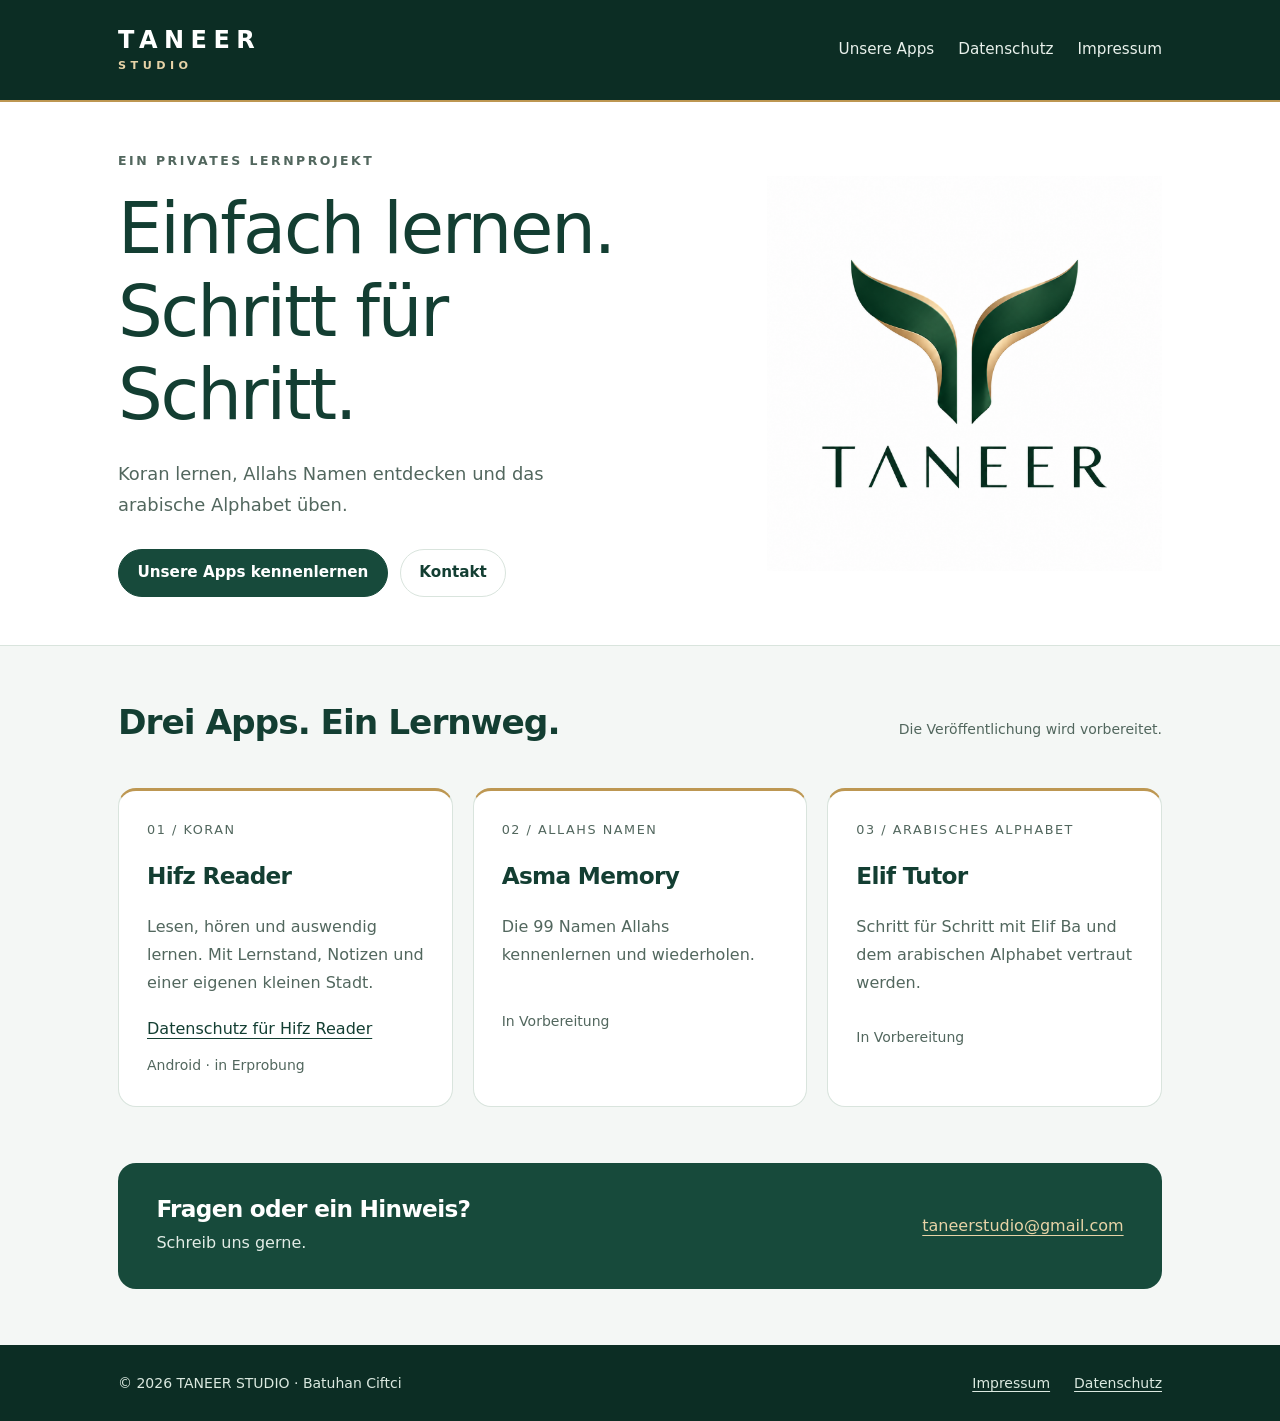
==== index.html @ ad5c6464 "Publish TANEER STUDIO website and V100 privacy notices" ====
<!doctype html>
<html lang="de"><head><meta charset="utf-8"><meta name="viewport" content="width=device-width,initial-scale=1"><meta name="description" content="TANEER STUDIO: Hifz Reader, Asma Memory und Elif Tutor. Islamische Lern-Apps aus einem privaten Projekt."><meta name="referrer" content="strict-origin-when-cross-origin"><title>TANEER STUDIO · Islamische Lern-Apps</title><link rel="icon" href="assets/favicon.svg" type="image/svg+xml"><link rel="stylesheet" href="assets/style.css"></head>
<body><a class="skip" href="#inhalt">Zum Inhalt</a><header class="site-header"><div class="wrap header-inner"><a class="wordmark" href="./" aria-label="TANEER STUDIO – Startseite">TANEER<small>STUDIO</small></a><nav class="site-nav" aria-label="Hauptnavigation"><a href="#apps">Unsere Apps</a><a href="datenschutz/">Datenschutz</a><a href="impressum/">Impressum</a></nav></div></header>
<main id="inhalt"><section class="hero"><div class="wrap hero-grid"><div class="hero-copy"><p class="eyebrow">Ein privates Lernprojekt</p><h1>Einfach lernen.<br>Schritt für Schritt.</h1><p>Koran lernen, Allahs Namen entdecken und das arabische Alphabet üben.</p><div class="hero-actions"><a class="button" href="#apps">Unsere Apps kennenlernen</a><a class="button secondary" href="mailto:taneerstudio@gmail.com">Kontakt</a></div></div><img class="hero-logo" src="assets/taneer-logo.png" alt="TANEER – grünes Flügel-Logo mit goldenen Akzenten" width="1254" height="1254"></div></section>
<section class="wrap section" id="apps"><div class="section-heading"><h2>Drei Apps. Ein Lernweg.</h2><p class="small">Die Veröffentlichung wird vorbereitet.</p></div><div class="cards"><article class="app-card"><span class="app-number">01 / KORAN</span><h3>Hifz Reader</h3><p>Lesen, hören und auswendig lernen. Mit Lernstand, Notizen und einer eigenen kleinen Stadt.</p><a href="datenschutz/hifz-reader/">Datenschutz für Hifz Reader</a><p class="small">Android · in Erprobung</p></article><article class="app-card"><span class="app-number">02 / ALLAHS NAMEN</span><h3>Asma Memory</h3><p>Die 99 Namen Allahs kennenlernen und wiederholen.</p><p class="small">In Vorbereitung</p></article><article class="app-card"><span class="app-number">03 / ARABISCHES ALPHABET</span><h3>Elif Tutor</h3><p>Schritt für Schritt mit Elif Ba und dem arabischen Alphabet vertraut werden.</p><p class="small">In Vorbereitung</p></article></div></section>
<section class="wrap" aria-label="Kontakt"><div class="contact-strip"><div><h2>Fragen oder ein Hinweis?</h2><p>Schreib uns gerne.</p></div><a href="mailto:taneerstudio@gmail.com">taneerstudio@gmail.com</a></div></section></main>
<footer class="site-footer"><div class="wrap footer-inner"><p>© 2026 TANEER STUDIO · Batuhan Ciftci</p><nav aria-label="Rechtliches"><a href="impressum/">Impressum</a><a href="datenschutz/">Datenschutz</a></nav></div></footer></body></html>
---- assets/style.css ----
:root{color-scheme:light;--ink:#133e32;--deep:#0c2d24;--green:#174a3b;--gold:#bd9752;--gold-light:#e7d3a7;--paper:#fff;--wash:#f4f7f5;--muted:#52675e;--line:#d9e4dd;--radius:18px;--width:1140px}
*{box-sizing:border-box}html{scroll-behavior:smooth;scroll-padding-top:2rem}body{margin:0;background:var(--wash);color:var(--ink);font:1rem/1.75 system-ui,-apple-system,BlinkMacSystemFont,"Segoe UI",sans-serif}a{color:inherit;text-underline-offset:.22em}a:hover{color:#866423}a:focus-visible,summary:focus-visible{outline:3px solid var(--gold);outline-offset:5px;border-radius:4px}img{display:block;max-width:100%;height:auto}h1,h2,h3,p{margin-top:0}h1,h2,h3{line-height:1.18;letter-spacing:-.03em}h1{font-weight:500;font-size:clamp(2.3rem,5.6vw,4.4rem);margin-bottom:1.3rem}h2{font-size:clamp(1.55rem,3vw,2.15rem);font-weight:550}h3{font-size:1.16rem;font-weight:650}p{margin-bottom:1.15rem}ul{padding-left:1.4rem}li{margin:.35rem 0}address{font-style:normal}button,a{touch-action:manipulation}
.wrap{max-width:var(--width);margin:auto;padding-inline:clamp(1.25rem,4vw,3rem)}.skip{position:absolute;top:-100px;left:1rem;background:white;padding:.65rem;z-index:10}.skip:focus{top:1rem}.site-header{background:var(--deep);color:white;border-bottom:2px solid var(--gold)}.header-inner{min-height:100px;display:flex;align-items:center;justify-content:space-between;gap:2rem}.wordmark{text-decoration:none;display:flex;flex-direction:column;line-height:1.1;letter-spacing:.27em;font-weight:600;font-size:1.5rem;color:white}.wordmark small{letter-spacing:.4em;color:var(--gold-light);font-size:.7rem;margin-top:.4rem}.site-nav{display:flex;flex-wrap:wrap;gap:1.5rem;font-size:.95rem}.site-nav a{padding:.4rem 0;color:#e9f1ec;text-decoration:none;border-bottom:1px solid transparent}.site-nav a:hover,.site-nav a[aria-current=page]{color:var(--gold-light);border-color:var(--gold)}.eyebrow{font-size:.78rem;text-transform:uppercase;letter-spacing:.2em;color:var(--muted);font-weight:600;margin-bottom:1rem}.hero{background:white;border-bottom:1px solid var(--line)}.hero-grid{display:grid;grid-template-columns:1.15fr 1fr;gap:3rem;align-items:center;min-height:490px;padding-block:3rem}.hero-copy{max-width:560px}.hero-copy>p:not(.eyebrow){max-width:440px;font-size:1.12rem;color:var(--muted)}.hero-logo{width:100%;max-width:395px;justify-self:end}.hero-actions{display:flex;flex-wrap:wrap;gap:.75rem;margin-top:1.75rem}.button{display:inline-flex;align-items:center;justify-content:center;min-height:48px;padding:.7rem 1.15rem;border:1px solid var(--green);border-radius:999px;text-decoration:none;line-height:1.4;font-weight:550;font-size:.95rem;background:var(--green);color:white}.button:hover{background:var(--deep);color:white}.button.secondary{background:transparent;color:var(--ink);border-color:var(--line)}.button.secondary:hover{border-color:var(--gold);color:var(--ink)}.section{padding-block:3.5rem}.section-heading{display:flex;align-items:baseline;justify-content:space-between;gap:2rem;margin-bottom:1.8rem}.section-heading h2{margin-bottom:0}.small{font-size:.875rem;color:var(--muted)}.cards{display:grid;grid-template-columns:repeat(3,1fr);gap:1.25rem}.app-card{background:white;border:1px solid var(--line);border-top:3px solid var(--gold);border-radius:var(--radius);padding:1.75rem;display:flex;flex-direction:column;align-items:start}.app-number{font-size:.8rem;letter-spacing:.12em;color:var(--muted);margin-bottom:1.3rem}.app-card h3{font-size:1.45rem}.app-card p{color:var(--muted);flex:1}.app-card .small{margin-top:.6rem;margin-bottom:0}.link-row{display:flex;flex-wrap:wrap;gap:1.5rem}.link-row a{font-weight:550}.contact-strip{background:var(--green);color:white;border-radius:var(--radius);padding:2rem 2.4rem;display:flex;justify-content:space-between;align-items:center;gap:1.5rem;margin-bottom:3.5rem}.contact-strip p{color:#e2ece6;margin-bottom:0}.contact-strip h2{margin-bottom:.45rem;font-size:1.45rem}.contact-strip a{color:var(--gold-light);overflow-wrap:anywhere}.site-footer{background:var(--deep);color:#dbe9e0;padding-block:1.6rem}.footer-inner{display:flex;justify-content:space-between;align-items:center;gap:1.5rem;flex-wrap:wrap;font-size:.875rem}.footer-inner p{margin:0}.footer-inner nav{display:flex;gap:1.5rem}.site-footer a{color:#dbe9e0}.page-head{padding-block:3.3rem 2.2rem;background:white;border-bottom:1px solid var(--line)}.page-head h1{font-size:clamp(2.2rem,5vw,3.5rem);margin-bottom:.8rem}.page-head p:last-child{margin-bottom:0;color:var(--muted);max-width:720px}.legal-layout{display:grid;grid-template-columns:240px minmax(0,1fr);gap:3rem;padding-block:3rem 4rem}.contents{align-self:start;position:sticky;top:2rem;border-left:2px solid var(--gold);padding-left:1.25rem}.contents p{font-size:.75rem;font-weight:650;letter-spacing:.12em;text-transform:uppercase}.contents a{display:block;text-decoration:none;padding:.4rem 0;font-size:.9rem;color:var(--muted)}.contents a:hover{color:var(--ink)}.legal-article{background:white;border:1px solid var(--line);border-radius:var(--radius);padding:clamp(1.4rem,4vw,3rem);min-width:0}.legal-article section+section{margin-top:2.5rem;padding-top:2.1rem;border-top:1px solid var(--line)}.legal-article h2{font-size:1.45rem;margin-bottom:1rem}.legal-article h3{margin-top:1.7rem}.legal-article a{overflow-wrap:anywhere}.legal-article p:last-child{margin-bottom:0}.notice{border-left:3px solid var(--gold);padding:.8rem 1.15rem;background:var(--wash);border-radius:0 10px 10px 0;margin-block:1.5rem}.definition-list{margin:0}.definition-list dt{font-weight:650;margin-top:1.2rem}.definition-list dd{margin:.35rem 0 0;color:var(--muted)}.provider-list{display:grid;gap:1rem}.provider{border:1px solid var(--line);border-radius:12px;padding:1rem 1.2rem}.provider h3{margin-top:0;margin-bottom:.5rem}.provider p{margin-bottom:.5rem}.imprint-layout{max-width:850px;padding-block:3rem 4rem}.imprint-card{display:grid;grid-template-columns:1fr 1fr;gap:2rem;background:white;border:1px solid var(--line);border-top:3px solid var(--gold);border-radius:var(--radius);padding:2.4rem}.imprint-card h2{font-size:1.1rem}.imprint-card a{overflow-wrap:anywhere}.imprint-note{margin-top:1.5rem;color:var(--muted)}.privacy-choices{max-width:850px;padding-block:3rem}.privacy-card{background:white;border:1px solid var(--line);border-top:3px solid var(--gold);border-radius:var(--radius);padding:1.8rem;margin-bottom:1.2rem}.privacy-card h2{font-size:1.5rem}.privacy-card p{color:var(--muted)}
@media(max-width:850px){.hero-grid{gap:1rem;min-height:400px}.hero-logo{max-width:310px}.cards{grid-template-columns:1fr}.app-card{padding:1.6rem}.legal-layout{grid-template-columns:1fr;gap:1.4rem}.contents{position:static}.contents a{display:inline-block;margin-right:1rem}.section-heading{display:block}.section-heading .small{margin-top:.75rem}.contact-strip{align-items:start;flex-direction:column}.header-inner{gap:1rem}.site-nav{gap:1rem}}
@media(max-width:580px){.header-inner{align-items:start;flex-direction:column;padding-block:1.3rem;gap:1.1rem}.wordmark{font-size:1.3rem}.site-nav{gap:1.1rem;font-size:.875rem}.hero-grid{grid-template-columns:1fr;padding-block:2.2rem;gap:.5rem}.hero-logo{justify-self:center;max-width:270px;grid-row:1}.hero-copy{text-align:left}.hero-copy h1{font-size:2.4rem}.hero-copy>p:not(.eyebrow){font-size:1.05rem}.hero-actions{margin-top:1.2rem}.section{padding-block:2.2rem}.contact-strip{padding:1.6rem;margin-bottom:2.2rem}.imprint-card{grid-template-columns:1fr;padding:1.6rem}.legal-article{padding:1.35rem}.footer-inner{align-items:start;flex-direction:column}.page-head{padding-block:2.4rem 1.8rem}}
@media(prefers-reduced-motion:reduce){html{scroll-behavior:auto}}@media print{body{background:white;color:black}.site-header,.site-footer,.contents,.hero-actions{display:none}.legal-layout{display:block;padding:0}.legal-article{border:0;padding:0}.page-head{padding:0}.wrap{padding:0;max-width:none}a{color:black}.notice{background:white}}
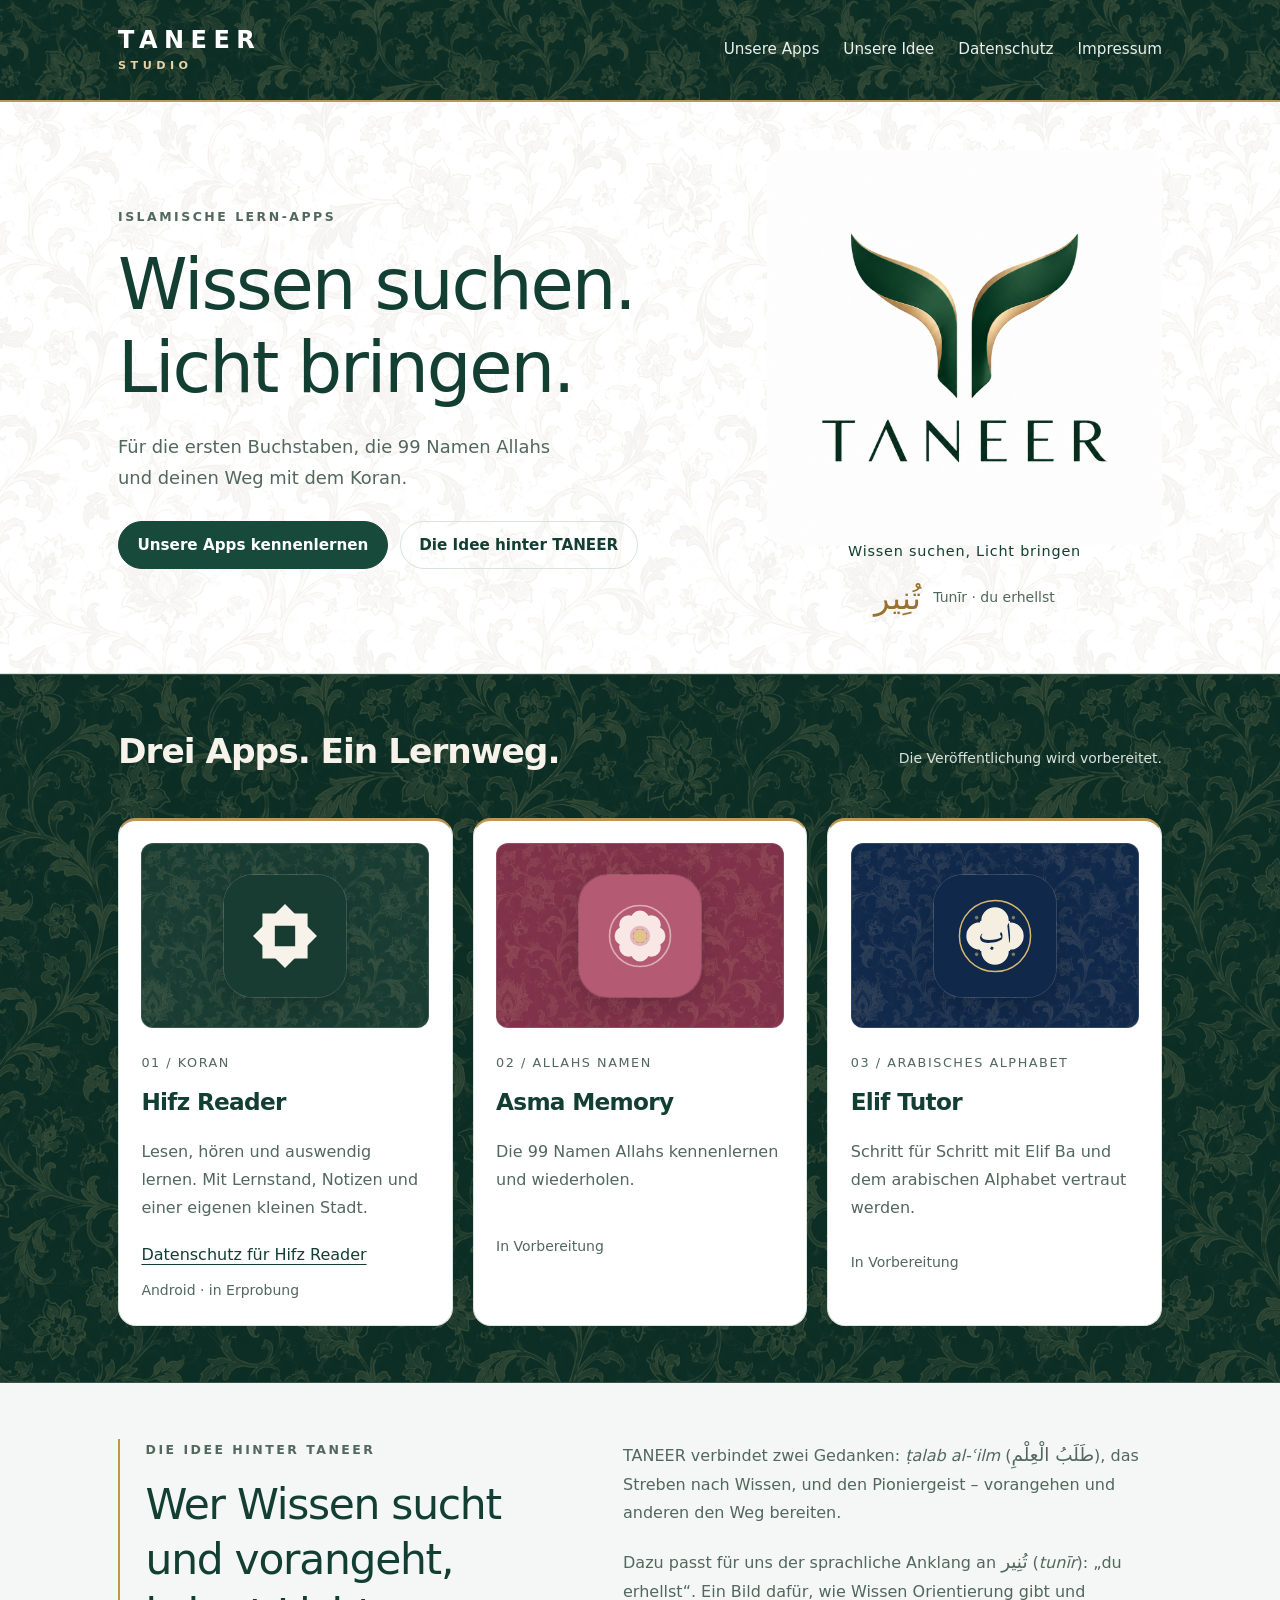
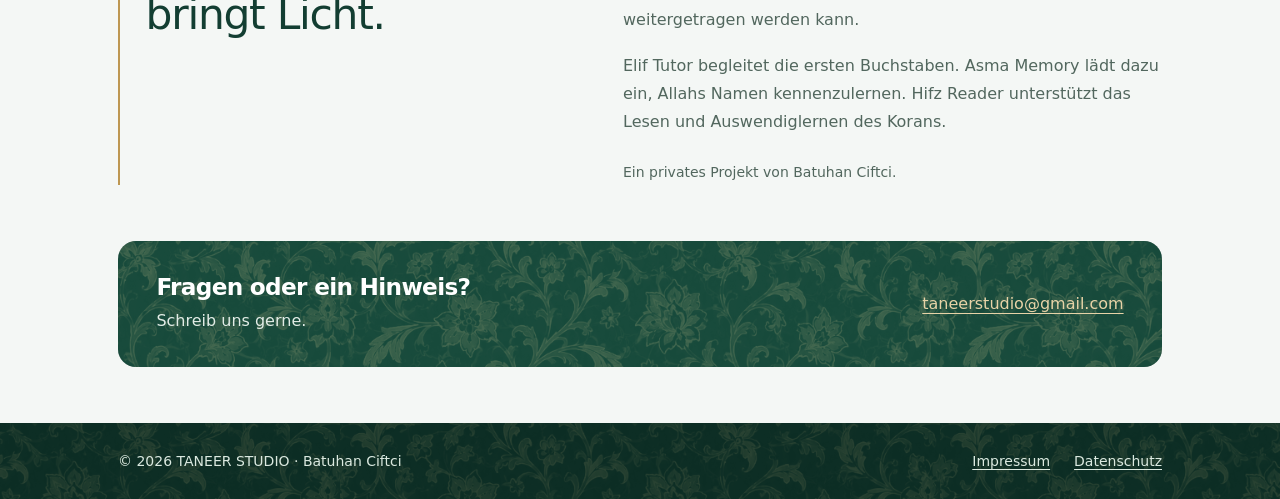
==== commit 22e3da7e: "Add shared floral artwork, app icons and TANEER brand story" ====
--- a/index.html
+++ b/index.html
@@ -1,7 +1,12 @@
 <!doctype html>
-<html lang="de"><head><meta charset="utf-8"><meta name="viewport" content="width=device-width,initial-scale=1"><meta name="description" content="TANEER STUDIO: Hifz Reader, Asma Memory und Elif Tutor. Islamische Lern-Apps aus einem privaten Projekt."><meta name="referrer" content="strict-origin-when-cross-origin"><title>TANEER STUDIO · Islamische Lern-Apps</title><link rel="icon" href="assets/favicon.svg" type="image/svg+xml"><link rel="stylesheet" href="assets/style.css"></head>
-<body><a class="skip" href="#inhalt">Zum Inhalt</a><header class="site-header"><div class="wrap header-inner"><a class="wordmark" href="./" aria-label="TANEER STUDIO – Startseite">TANEER<small>STUDIO</small></a><nav class="site-nav" aria-label="Hauptnavigation"><a href="#apps">Unsere Apps</a><a href="datenschutz/">Datenschutz</a><a href="impressum/">Impressum</a></nav></div></header>
-<main id="inhalt"><section class="hero"><div class="wrap hero-grid"><div class="hero-copy"><p class="eyebrow">Ein privates Lernprojekt</p><h1>Einfach lernen.<br>Schritt für Schritt.</h1><p>Koran lernen, Allahs Namen entdecken und das arabische Alphabet üben.</p><div class="hero-actions"><a class="button" href="#apps">Unsere Apps kennenlernen</a><a class="button secondary" href="mailto:taneerstudio@gmail.com">Kontakt</a></div></div><img class="hero-logo" src="assets/taneer-logo.png" alt="TANEER – grünes Flügel-Logo mit goldenen Akzenten" width="1254" height="1254"></div></section>
-<section class="wrap section" id="apps"><div class="section-heading"><h2>Drei Apps. Ein Lernweg.</h2><p class="small">Die Veröffentlichung wird vorbereitet.</p></div><div class="cards"><article class="app-card"><span class="app-number">01 / KORAN</span><h3>Hifz Reader</h3><p>Lesen, hören und auswendig lernen. Mit Lernstand, Notizen und einer eigenen kleinen Stadt.</p><a href="datenschutz/hifz-reader/">Datenschutz für Hifz Reader</a><p class="small">Android · in Erprobung</p></article><article class="app-card"><span class="app-number">02 / ALLAHS NAMEN</span><h3>Asma Memory</h3><p>Die 99 Namen Allahs kennenlernen und wiederholen.</p><p class="small">In Vorbereitung</p></article><article class="app-card"><span class="app-number">03 / ARABISCHES ALPHABET</span><h3>Elif Tutor</h3><p>Schritt für Schritt mit Elif Ba und dem arabischen Alphabet vertraut werden.</p><p class="small">In Vorbereitung</p></article></div></section>
+<html lang="de"><head><meta charset="utf-8"><meta name="viewport" content="width=device-width,initial-scale=1"><meta name="description" content="Wissen suchen, Licht bringen. TANEER STUDIO entwickelt Hifz Reader, Asma Memory und Elif Tutor: islamische Lern-Apps aus einem privaten Projekt."><meta name="referrer" content="strict-origin-when-cross-origin"><title>TANEER STUDIO · Wissen suchen, Licht bringen</title><link rel="icon" href="assets/favicon.svg" type="image/svg+xml"><link rel="stylesheet" href="assets/style.css"></head>
+<body><a class="skip" href="#inhalt">Zum Inhalt</a><header class="site-header"><div class="wrap header-inner"><a class="wordmark" href="./" aria-label="TANEER STUDIO – Startseite">TANEER<small>STUDIO</small></a><nav class="site-nav" aria-label="Hauptnavigation"><a href="#apps">Unsere Apps</a><a href="#idee">Unsere Idee</a><a href="datenschutz/">Datenschutz</a><a href="impressum/">Impressum</a></nav></div></header>
+<main id="inhalt"><section class="hero"><div class="wrap hero-grid"><div class="hero-copy"><p class="eyebrow">Islamische Lern-Apps</p><h1>Wissen suchen.<br>Licht bringen.</h1><p>Für die ersten Buchstaben, die 99 Namen Allahs und deinen Weg mit dem Koran.</p><div class="hero-actions"><a class="button" href="#apps">Unsere Apps kennenlernen</a><a class="button secondary" href="#idee">Die Idee hinter TANEER</a></div></div><div class="brand-signature"><img class="hero-logo" src="assets/taneer-logo.png" alt="TANEER – grünes Flügel-Logo mit goldenen Akzenten" width="1254" height="1254"><p class="brand-tagline">Wissen suchen, Licht bringen</p><p class="brand-arabic"><span lang="ar" dir="rtl">تُنِير</span><span class="brand-meaning">Tunīr · du erhellst</span></p></div></div></section>
+<section class="apps-surface" id="apps"><div class="wrap section"><div class="section-heading"><h2>Drei Apps. Ein Lernweg.</h2><p class="small">Die Veröffentlichung wird vorbereitet.</p></div><div class="cards">
+<article class="app-card"><div class="app-visual hifz-visual"><img class="app-icon" src="assets/hifz-reader-icon.svg" alt="App-Icon von Hifz Reader: cremefarbener achtzackiger Stern auf Grün" width="108" height="108" loading="lazy" decoding="async"></div><span class="app-number">01 / KORAN</span><h3>Hifz Reader</h3><p>Lesen, hören und auswendig lernen. Mit Lernstand, Notizen und einer eigenen kleinen Stadt.</p><a href="datenschutz/hifz-reader/">Datenschutz für Hifz Reader</a><p class="small">Android · in Erprobung</p></article>
+<article class="app-card"><div class="app-visual asma-visual"><img class="app-icon" src="assets/asma-memory-icon.svg" alt="App-Icon von Asma Memory: helle Blütenrosette mit goldenem Mittelpunkt auf Rosé" width="108" height="108" loading="lazy" decoding="async"></div><span class="app-number">02 / ALLAHS NAMEN</span><h3>Asma Memory</h3><p>Die 99 Namen Allahs kennenlernen und wiederholen.</p><p class="small">In Vorbereitung</p></article>
+<article class="app-card"><div class="app-visual elif-visual"><img class="app-icon" src="assets/elif-tutor-icon.svg" alt="App-Icon von Elif Tutor: arabische Buchstaben in einer cremefarbenen Rosette auf Blau" width="108" height="108" loading="lazy" decoding="async"></div><span class="app-number">03 / ARABISCHES ALPHABET</span><h3>Elif Tutor</h3><p>Schritt für Schritt mit Elif Ba und dem arabischen Alphabet vertraut werden.</p><p class="small">In Vorbereitung</p></article>
+</div></div></section>
+<section class="wrap section brand-story" id="idee" aria-labelledby="idee-titel"><div class="story-motto"><p class="eyebrow">Die Idee hinter TANEER</p><h2 id="idee-titel">Wer Wissen sucht<br>und vorangeht,<br>bringt Licht.</h2></div><div class="story-copy"><p>TANEER verbindet zwei Gedanken: <em>ṭalab al-ʿilm</em> (<span lang="ar" dir="rtl">طَلَبُ الْعِلْمِ</span>), das Streben nach Wissen, und den Pioniergeist – vorangehen und anderen den Weg bereiten.</p><p>Dazu passt für uns der sprachliche Anklang an <span lang="ar" dir="rtl">تُنِير</span> (<em>tunīr</em>): „du erhellst“. Ein Bild dafür, wie Wissen Orientierung gibt und weitergetragen werden kann.</p><p>Elif Tutor begleitet die ersten Buchstaben. Asma Memory lädt dazu ein, Allahs Namen kennenzulernen. Hifz Reader unterstützt das Lesen und Auswendiglernen des Korans.</p><p class="story-signoff">Ein privates Projekt von Batuhan Ciftci.</p></div></section>
 <section class="wrap" aria-label="Kontakt"><div class="contact-strip"><div><h2>Fragen oder ein Hinweis?</h2><p>Schreib uns gerne.</p></div><a href="mailto:taneerstudio@gmail.com">taneerstudio@gmail.com</a></div></section></main>
 <footer class="site-footer"><div class="wrap footer-inner"><p>© 2026 TANEER STUDIO · Batuhan Ciftci</p><nav aria-label="Rechtliches"><a href="impressum/">Impressum</a><a href="datenschutz/">Datenschutz</a></nav></div></footer></body></html>
--- a/assets/style.css
+++ b/assets/style.css
@@ -1,6 +1,37 @@
 :root{color-scheme:light;--ink:#133e32;--deep:#0c2d24;--green:#174a3b;--gold:#bd9752;--gold-light:#e7d3a7;--paper:#fff;--wash:#f4f7f5;--muted:#52675e;--line:#d9e4dd;--radius:18px;--width:1140px}
 *{box-sizing:border-box}html{scroll-behavior:smooth;scroll-padding-top:2rem}body{margin:0;background:var(--wash);color:var(--ink);font:1rem/1.75 system-ui,-apple-system,BlinkMacSystemFont,"Segoe UI",sans-serif}a{color:inherit;text-underline-offset:.22em}a:hover{color:#866423}a:focus-visible,summary:focus-visible{outline:3px solid var(--gold);outline-offset:5px;border-radius:4px}img{display:block;max-width:100%;height:auto}h1,h2,h3,p{margin-top:0}h1,h2,h3{line-height:1.18;letter-spacing:-.03em}h1{font-weight:500;font-size:clamp(2.3rem,5.6vw,4.4rem);margin-bottom:1.3rem}h2{font-size:clamp(1.55rem,3vw,2.15rem);font-weight:550}h3{font-size:1.16rem;font-weight:650}p{margin-bottom:1.15rem}ul{padding-left:1.4rem}li{margin:.35rem 0}address{font-style:normal}button,a{touch-action:manipulation}
 .wrap{max-width:var(--width);margin:auto;padding-inline:clamp(1.25rem,4vw,3rem)}.skip{position:absolute;top:-100px;left:1rem;background:white;padding:.65rem;z-index:10}.skip:focus{top:1rem}.site-header{background:var(--deep);color:white;border-bottom:2px solid var(--gold)}.header-inner{min-height:100px;display:flex;align-items:center;justify-content:space-between;gap:2rem}.wordmark{text-decoration:none;display:flex;flex-direction:column;line-height:1.1;letter-spacing:.27em;font-weight:600;font-size:1.5rem;color:white}.wordmark small{letter-spacing:.4em;color:var(--gold-light);font-size:.7rem;margin-top:.4rem}.site-nav{display:flex;flex-wrap:wrap;gap:1.5rem;font-size:.95rem}.site-nav a{padding:.4rem 0;color:#e9f1ec;text-decoration:none;border-bottom:1px solid transparent}.site-nav a:hover,.site-nav a[aria-current=page]{color:var(--gold-light);border-color:var(--gold)}.eyebrow{font-size:.78rem;text-transform:uppercase;letter-spacing:.2em;color:var(--muted);font-weight:600;margin-bottom:1rem}.hero{background:white;border-bottom:1px solid var(--line)}.hero-grid{display:grid;grid-template-columns:1.15fr 1fr;gap:3rem;align-items:center;min-height:490px;padding-block:3rem}.hero-copy{max-width:560px}.hero-copy>p:not(.eyebrow){max-width:440px;font-size:1.12rem;color:var(--muted)}.hero-logo{width:100%;max-width:395px;justify-self:end}.hero-actions{display:flex;flex-wrap:wrap;gap:.75rem;margin-top:1.75rem}.button{display:inline-flex;align-items:center;justify-content:center;min-height:48px;padding:.7rem 1.15rem;border:1px solid var(--green);border-radius:999px;text-decoration:none;line-height:1.4;font-weight:550;font-size:.95rem;background:var(--green);color:white}.button:hover{background:var(--deep);color:white}.button.secondary{background:transparent;color:var(--ink);border-color:var(--line)}.button.secondary:hover{border-color:var(--gold);color:var(--ink)}.section{padding-block:3.5rem}.section-heading{display:flex;align-items:baseline;justify-content:space-between;gap:2rem;margin-bottom:1.8rem}.section-heading h2{margin-bottom:0}.small{font-size:.875rem;color:var(--muted)}.cards{display:grid;grid-template-columns:repeat(3,1fr);gap:1.25rem}.app-card{background:white;border:1px solid var(--line);border-top:3px solid var(--gold);border-radius:var(--radius);padding:1.75rem;display:flex;flex-direction:column;align-items:start}.app-number{font-size:.8rem;letter-spacing:.12em;color:var(--muted);margin-bottom:1.3rem}.app-card h3{font-size:1.45rem}.app-card p{color:var(--muted);flex:1}.app-card .small{margin-top:.6rem;margin-bottom:0}.link-row{display:flex;flex-wrap:wrap;gap:1.5rem}.link-row a{font-weight:550}.contact-strip{background:var(--green);color:white;border-radius:var(--radius);padding:2rem 2.4rem;display:flex;justify-content:space-between;align-items:center;gap:1.5rem;margin-bottom:3.5rem}.contact-strip p{color:#e2ece6;margin-bottom:0}.contact-strip h2{margin-bottom:.45rem;font-size:1.45rem}.contact-strip a{color:var(--gold-light);overflow-wrap:anywhere}.site-footer{background:var(--deep);color:#dbe9e0;padding-block:1.6rem}.footer-inner{display:flex;justify-content:space-between;align-items:center;gap:1.5rem;flex-wrap:wrap;font-size:.875rem}.footer-inner p{margin:0}.footer-inner nav{display:flex;gap:1.5rem}.site-footer a{color:#dbe9e0}.page-head{padding-block:3.3rem 2.2rem;background:white;border-bottom:1px solid var(--line)}.page-head h1{font-size:clamp(2.2rem,5vw,3.5rem);margin-bottom:.8rem}.page-head p:last-child{margin-bottom:0;color:var(--muted);max-width:720px}.legal-layout{display:grid;grid-template-columns:240px minmax(0,1fr);gap:3rem;padding-block:3rem 4rem}.contents{align-self:start;position:sticky;top:2rem;border-left:2px solid var(--gold);padding-left:1.25rem}.contents p{font-size:.75rem;font-weight:650;letter-spacing:.12em;text-transform:uppercase}.contents a{display:block;text-decoration:none;padding:.4rem 0;font-size:.9rem;color:var(--muted)}.contents a:hover{color:var(--ink)}.legal-article{background:white;border:1px solid var(--line);border-radius:var(--radius);padding:clamp(1.4rem,4vw,3rem);min-width:0}.legal-article section+section{margin-top:2.5rem;padding-top:2.1rem;border-top:1px solid var(--line)}.legal-article h2{font-size:1.45rem;margin-bottom:1rem}.legal-article h3{margin-top:1.7rem}.legal-article a{overflow-wrap:anywhere}.legal-article p:last-child{margin-bottom:0}.notice{border-left:3px solid var(--gold);padding:.8rem 1.15rem;background:var(--wash);border-radius:0 10px 10px 0;margin-block:1.5rem}.definition-list{margin:0}.definition-list dt{font-weight:650;margin-top:1.2rem}.definition-list dd{margin:.35rem 0 0;color:var(--muted)}.provider-list{display:grid;gap:1rem}.provider{border:1px solid var(--line);border-radius:12px;padding:1rem 1.2rem}.provider h3{margin-top:0;margin-bottom:.5rem}.provider p{margin-bottom:.5rem}.imprint-layout{max-width:850px;padding-block:3rem 4rem}.imprint-card{display:grid;grid-template-columns:1fr 1fr;gap:2rem;background:white;border:1px solid var(--line);border-top:3px solid var(--gold);border-radius:var(--radius);padding:2.4rem}.imprint-card h2{font-size:1.1rem}.imprint-card a{overflow-wrap:anywhere}.imprint-note{margin-top:1.5rem;color:var(--muted)}.privacy-choices{max-width:850px;padding-block:3rem}.privacy-card{background:white;border:1px solid var(--line);border-top:3px solid var(--gold);border-radius:var(--radius);padding:1.8rem;margin-bottom:1.2rem}.privacy-card h2{font-size:1.5rem}.privacy-card p{color:var(--muted)}
-@media(max-width:850px){.hero-grid{gap:1rem;min-height:400px}.hero-logo{max-width:310px}.cards{grid-template-columns:1fr}.app-card{padding:1.6rem}.legal-layout{grid-template-columns:1fr;gap:1.4rem}.contents{position:static}.contents a{display:inline-block;margin-right:1rem}.section-heading{display:block}.section-heading .small{margin-top:.75rem}.contact-strip{align-items:start;flex-direction:column}.header-inner{gap:1rem}.site-nav{gap:1rem}}
+/* The floral art is the existing shared app artwork, not a new illustration.
+   Keep it on its own non-interactive layer; legal reading cards remain plain. */
+.site-header,.site-footer,.contact-strip,.hero,.apps-surface,.app-visual{position:relative;isolation:isolate}
+.site-header::before,.site-footer::before,.contact-strip::before,.apps-surface::before,.app-visual::before,.hero::before{content:"";position:absolute;inset:0;z-index:-1;pointer-events:none;border-radius:inherit;background:url("floral-dark.png") center top/600px auto repeat;mix-blend-mode:screen;opacity:.22}
+.site-footer::before{opacity:.15}.contact-strip::before{opacity:.24}
+.hero::before{background-image:url("floral-light.png");background-size:720px auto;mix-blend-mode:multiply;opacity:.08}
+.hero-logo{border-radius:var(--radius)}
+.apps-surface{background:var(--deep);border-block:1px solid #315548;color:#f7f3ea;margin-bottom:3.5rem}
+.apps-surface::before{background-size:720px auto;opacity:.2}
+.apps-surface .section-heading .small{color:#d6e2dc}
+.app-card{color:var(--ink);padding:1.4rem}
+.app-visual{align-self:stretch;display:grid;place-items:center;min-height:185px;border:1px solid #ffffff25;border-radius:12px;margin-bottom:1.5rem}
+.hifz-visual{background:#183b32}.asma-visual{background:#7e3148}.elif-visual{background:#10284a}
+.app-visual::before{background-size:360px auto;opacity:.18}
+.app-icon{width:124px;height:124px;border-radius:24%;border:1px solid #ffffff25;box-shadow:0 9px 24px #00000025}
+.app-number{margin-bottom:.8rem}
+.brand-signature{width:100%;max-width:395px;justify-self:end;text-align:center}
+.brand-signature .hero-logo{width:100%}
+.brand-tagline{font-size:.9rem;letter-spacing:.055em;margin:-.35rem 0 .4rem;color:var(--ink)}
+.brand-arabic{display:flex;align-items:center;justify-content:center;gap:.75rem;margin:0;line-height:1.7}
+.brand-arabic [lang=ar]{font-family:"Traditional Arabic","Noto Naskh Arabic","Geeza Pro",serif;font-size:2rem;color:#9a712e;letter-spacing:normal}
+.brand-meaning{color:var(--muted);font-size:.875rem}
+.brand-story{display:grid;grid-template-columns:.9fr 1.1fr;gap:clamp(2rem,5vw,4rem);padding-top:0}
+.story-motto{border-left:2px solid var(--gold);padding-left:1.6rem}
+.story-motto h2{font-weight:500;font-size:clamp(1.8rem,3.4vw,2.65rem);line-height:1.3;margin-bottom:0}
+.story-copy{max-width:600px;color:var(--muted)}
+.story-copy [lang=ar]{font-size:1.15em;white-space:nowrap}
+.story-signoff{font-size:.875rem;margin-top:1.5rem;margin-bottom:0}
+@media(max-width:850px){.brand-signature{max-width:310px}.brand-story{grid-template-columns:1fr;gap:1.5rem}.story-copy{max-width:none}}
+@media(max-width:580px){.brand-signature{max-width:270px;justify-self:center;grid-row:1;margin-bottom:1.4rem}.brand-tagline{font-size:.875rem}.brand-arabic{gap:.5rem}.brand-story{padding-top:0}.story-motto{padding-left:1.2rem}}
+@media(max-width:850px){.hero-grid{gap:1rem;min-height:400px}.hero-logo{max-width:310px}.cards{grid-template-columns:1fr}.app-card{padding:1.6rem}.app-visual{min-height:195px}.legal-layout{grid-template-columns:1fr;gap:1.4rem}.contents{position:static}.contents a{display:inline-block;margin-right:1rem}.section-heading{display:block}.section-heading .small{margin-top:.75rem}.contact-strip{align-items:start;flex-direction:column}.header-inner{gap:1rem}.site-nav{gap:1rem}}
 @media(max-width:580px){.header-inner{align-items:start;flex-direction:column;padding-block:1.3rem;gap:1.1rem}.wordmark{font-size:1.3rem}.site-nav{gap:1.1rem;font-size:.875rem}.hero-grid{grid-template-columns:1fr;padding-block:2.2rem;gap:.5rem}.hero-logo{justify-self:center;max-width:270px;grid-row:1}.hero-copy{text-align:left}.hero-copy h1{font-size:2.4rem}.hero-copy>p:not(.eyebrow){font-size:1.05rem}.hero-actions{margin-top:1.2rem}.section{padding-block:2.2rem}.contact-strip{padding:1.6rem;margin-bottom:2.2rem}.imprint-card{grid-template-columns:1fr;padding:1.6rem}.legal-article{padding:1.35rem}.footer-inner{align-items:start;flex-direction:column}.page-head{padding-block:2.4rem 1.8rem}}
-@media(prefers-reduced-motion:reduce){html{scroll-behavior:auto}}@media print{body{background:white;color:black}.site-header,.site-footer,.contents,.hero-actions{display:none}.legal-layout{display:block;padding:0}.legal-article{border:0;padding:0}.page-head{padding:0}.wrap{padding:0;max-width:none}a{color:black}.notice{background:white}}
+@media(max-width:580px){.apps-surface{margin-bottom:2.2rem}.app-card{padding:1.25rem}.app-visual{min-height:175px}.app-icon{width:112px;height:112px}}
+@media(prefers-reduced-motion:reduce){html{scroll-behavior:auto}}@media print{body{background:white;color:black}.site-header,.site-footer,.contents,.hero-actions{display:none}.legal-layout{display:block;padding:0}.legal-article{border:0;padding:0}.page-head{padding:0}.wrap{padding:0;max-width:none}a{color:black}.notice{background:white}.hero::before,.apps-surface::before,.app-visual::before,.contact-strip::before{display:none}.apps-surface{background:white;color:black}.apps-surface .section-heading .small{color:black}}
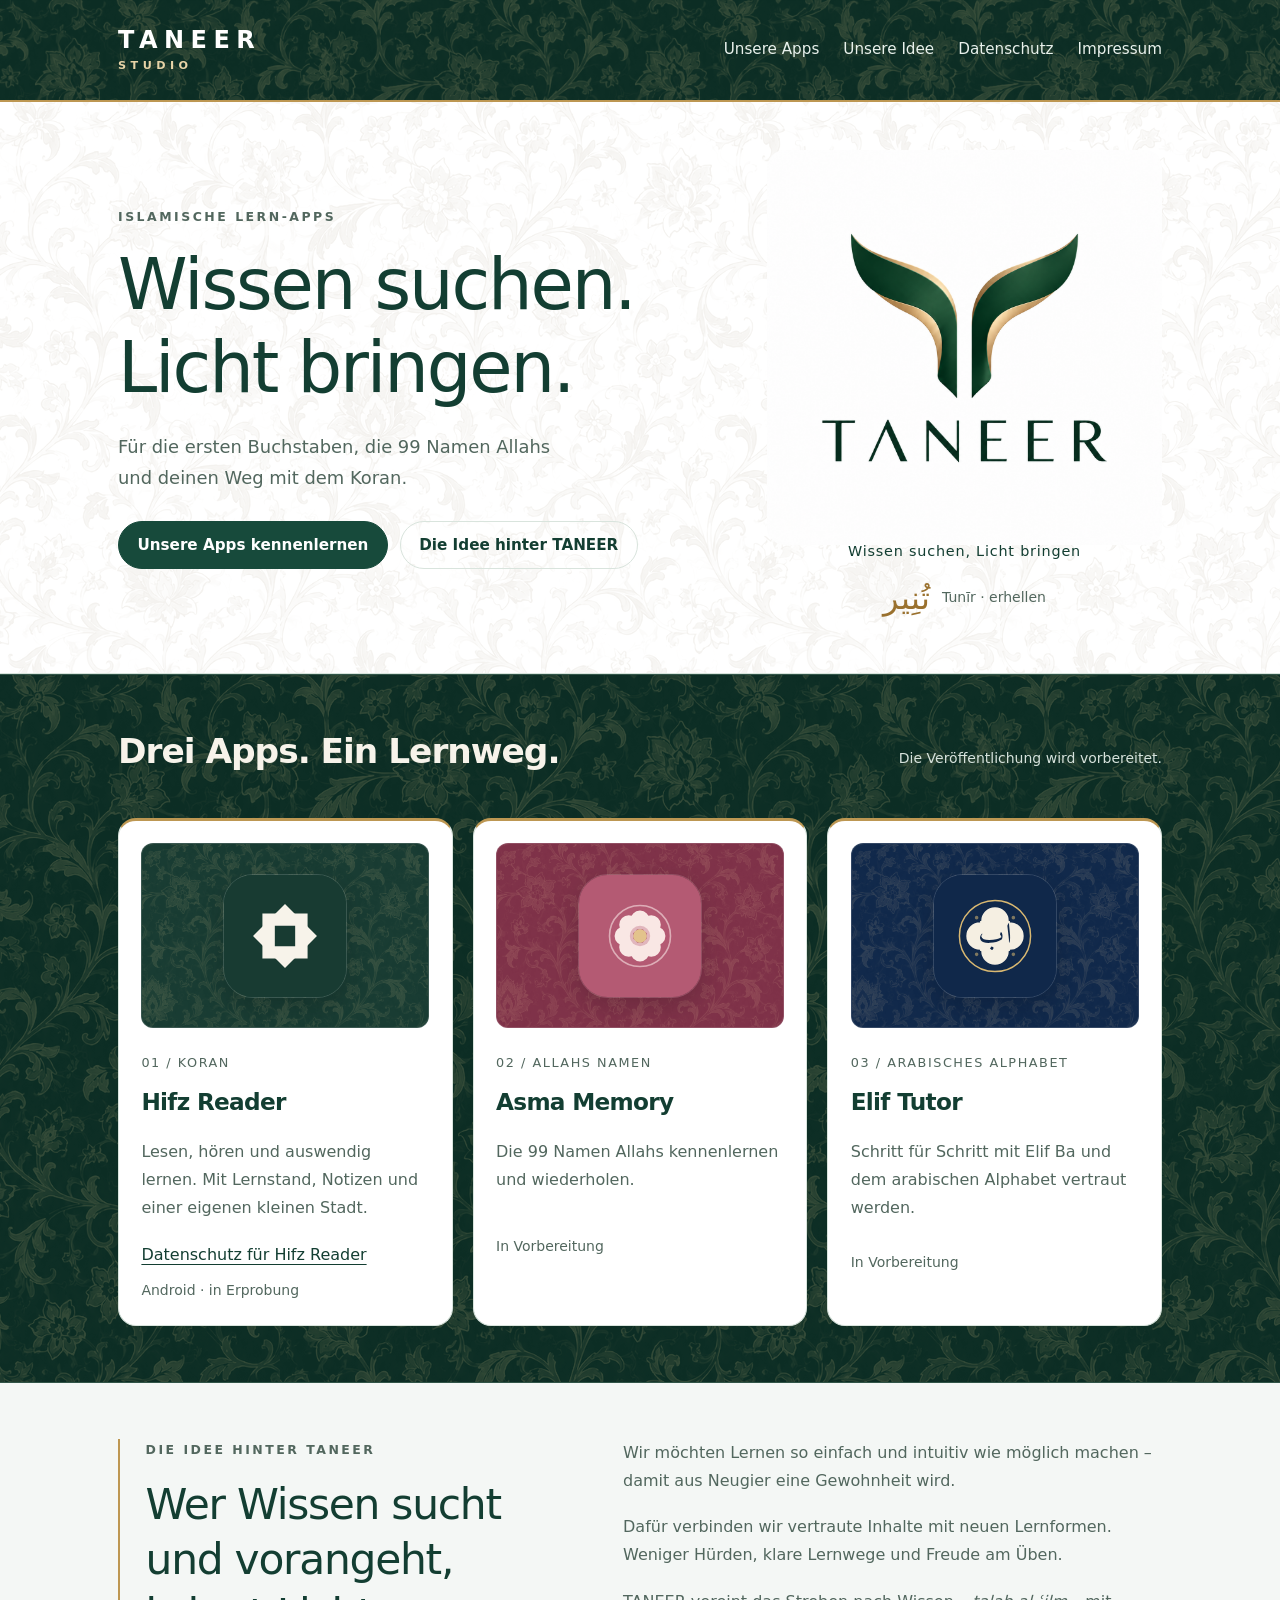
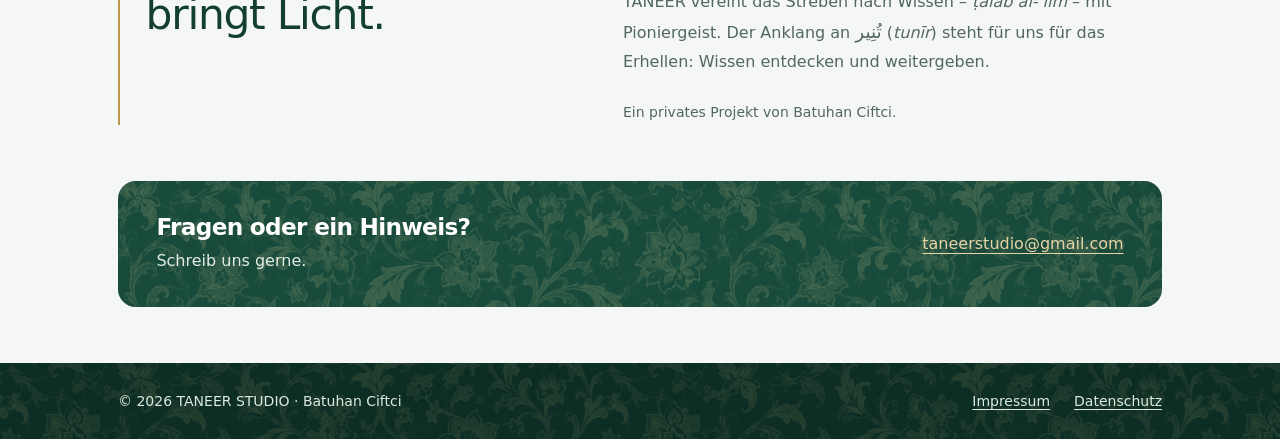
==== commit 44a8b344: "Simplify brand story around intuitive learning" ====
--- a/index.html
+++ b/index.html
@@ -1,12 +1,12 @@
 <!doctype html>
 <html lang="de"><head><meta charset="utf-8"><meta name="viewport" content="width=device-width,initial-scale=1"><meta name="description" content="Wissen suchen, Licht bringen. TANEER STUDIO entwickelt Hifz Reader, Asma Memory und Elif Tutor: islamische Lern-Apps aus einem privaten Projekt."><meta name="referrer" content="strict-origin-when-cross-origin"><title>TANEER STUDIO · Wissen suchen, Licht bringen</title><link rel="icon" href="assets/favicon.svg" type="image/svg+xml"><link rel="stylesheet" href="assets/style.css"></head>
 <body><a class="skip" href="#inhalt">Zum Inhalt</a><header class="site-header"><div class="wrap header-inner"><a class="wordmark" href="./" aria-label="TANEER STUDIO – Startseite">TANEER<small>STUDIO</small></a><nav class="site-nav" aria-label="Hauptnavigation"><a href="#apps">Unsere Apps</a><a href="#idee">Unsere Idee</a><a href="datenschutz/">Datenschutz</a><a href="impressum/">Impressum</a></nav></div></header>
-<main id="inhalt"><section class="hero"><div class="wrap hero-grid"><div class="hero-copy"><p class="eyebrow">Islamische Lern-Apps</p><h1>Wissen suchen.<br>Licht bringen.</h1><p>Für die ersten Buchstaben, die 99 Namen Allahs und deinen Weg mit dem Koran.</p><div class="hero-actions"><a class="button" href="#apps">Unsere Apps kennenlernen</a><a class="button secondary" href="#idee">Die Idee hinter TANEER</a></div></div><div class="brand-signature"><img class="hero-logo" src="assets/taneer-logo.png" alt="TANEER – grünes Flügel-Logo mit goldenen Akzenten" width="1254" height="1254"><p class="brand-tagline">Wissen suchen, Licht bringen</p><p class="brand-arabic"><span lang="ar" dir="rtl">تُنِير</span><span class="brand-meaning">Tunīr · du erhellst</span></p></div></div></section>
+<main id="inhalt"><section class="hero"><div class="wrap hero-grid"><div class="hero-copy"><p class="eyebrow">Islamische Lern-Apps</p><h1>Wissen suchen.<br>Licht bringen.</h1><p>Für die ersten Buchstaben, die 99 Namen Allahs und deinen Weg mit dem Koran.</p><div class="hero-actions"><a class="button" href="#apps">Unsere Apps kennenlernen</a><a class="button secondary" href="#idee">Die Idee hinter TANEER</a></div></div><div class="brand-signature"><img class="hero-logo" src="assets/taneer-logo.png" alt="TANEER – grünes Flügel-Logo mit goldenen Akzenten" width="1254" height="1254"><p class="brand-tagline">Wissen suchen, Licht bringen</p><p class="brand-arabic"><span lang="ar" dir="rtl">تُنِير</span><span class="brand-meaning">Tunīr · erhellen</span></p></div></div></section>
 <section class="apps-surface" id="apps"><div class="wrap section"><div class="section-heading"><h2>Drei Apps. Ein Lernweg.</h2><p class="small">Die Veröffentlichung wird vorbereitet.</p></div><div class="cards">
 <article class="app-card"><div class="app-visual hifz-visual"><img class="app-icon" src="assets/hifz-reader-icon.svg" alt="App-Icon von Hifz Reader: cremefarbener achtzackiger Stern auf Grün" width="108" height="108" loading="lazy" decoding="async"></div><span class="app-number">01 / KORAN</span><h3>Hifz Reader</h3><p>Lesen, hören und auswendig lernen. Mit Lernstand, Notizen und einer eigenen kleinen Stadt.</p><a href="datenschutz/hifz-reader/">Datenschutz für Hifz Reader</a><p class="small">Android · in Erprobung</p></article>
 <article class="app-card"><div class="app-visual asma-visual"><img class="app-icon" src="assets/asma-memory-icon.svg" alt="App-Icon von Asma Memory: helle Blütenrosette mit goldenem Mittelpunkt auf Rosé" width="108" height="108" loading="lazy" decoding="async"></div><span class="app-number">02 / ALLAHS NAMEN</span><h3>Asma Memory</h3><p>Die 99 Namen Allahs kennenlernen und wiederholen.</p><p class="small">In Vorbereitung</p></article>
 <article class="app-card"><div class="app-visual elif-visual"><img class="app-icon" src="assets/elif-tutor-icon.svg" alt="App-Icon von Elif Tutor: arabische Buchstaben in einer cremefarbenen Rosette auf Blau" width="108" height="108" loading="lazy" decoding="async"></div><span class="app-number">03 / ARABISCHES ALPHABET</span><h3>Elif Tutor</h3><p>Schritt für Schritt mit Elif Ba und dem arabischen Alphabet vertraut werden.</p><p class="small">In Vorbereitung</p></article>
 </div></div></section>
-<section class="wrap section brand-story" id="idee" aria-labelledby="idee-titel"><div class="story-motto"><p class="eyebrow">Die Idee hinter TANEER</p><h2 id="idee-titel">Wer Wissen sucht<br>und vorangeht,<br>bringt Licht.</h2></div><div class="story-copy"><p>TANEER verbindet zwei Gedanken: <em>ṭalab al-ʿilm</em> (<span lang="ar" dir="rtl">طَلَبُ الْعِلْمِ</span>), das Streben nach Wissen, und den Pioniergeist – vorangehen und anderen den Weg bereiten.</p><p>Dazu passt für uns der sprachliche Anklang an <span lang="ar" dir="rtl">تُنِير</span> (<em>tunīr</em>): „du erhellst“. Ein Bild dafür, wie Wissen Orientierung gibt und weitergetragen werden kann.</p><p>Elif Tutor begleitet die ersten Buchstaben. Asma Memory lädt dazu ein, Allahs Namen kennenzulernen. Hifz Reader unterstützt das Lesen und Auswendiglernen des Korans.</p><p class="story-signoff">Ein privates Projekt von Batuhan Ciftci.</p></div></section>
+<section class="wrap section brand-story" id="idee" aria-labelledby="idee-titel"><div class="story-motto"><p class="eyebrow">Die Idee hinter TANEER</p><h2 id="idee-titel">Wer Wissen sucht<br>und vorangeht,<br>bringt Licht.</h2></div><div class="story-copy"><p>Wir möchten Lernen so einfach und intuitiv wie möglich machen – damit aus Neugier eine Gewohnheit wird.</p><p>Dafür verbinden wir vertraute Inhalte mit neuen Lernformen. Weniger Hürden, klare Lernwege und Freude am Üben.</p><p>TANEER vereint das Streben nach Wissen – <em>ṭalab al-ʿilm</em> – mit Pioniergeist. Der Anklang an <span lang="ar" dir="rtl">تُنِير</span> (<em>tunīr</em>) steht für uns für das Erhellen: Wissen entdecken und weitergeben.</p><p class="story-signoff">Ein privates Projekt von Batuhan Ciftci.</p></div></section>
 <section class="wrap" aria-label="Kontakt"><div class="contact-strip"><div><h2>Fragen oder ein Hinweis?</h2><p>Schreib uns gerne.</p></div><a href="mailto:taneerstudio@gmail.com">taneerstudio@gmail.com</a></div></section></main>
 <footer class="site-footer"><div class="wrap footer-inner"><p>© 2026 TANEER STUDIO · Batuhan Ciftci</p><nav aria-label="Rechtliches"><a href="impressum/">Impressum</a><a href="datenschutz/">Datenschutz</a></nav></div></footer></body></html>
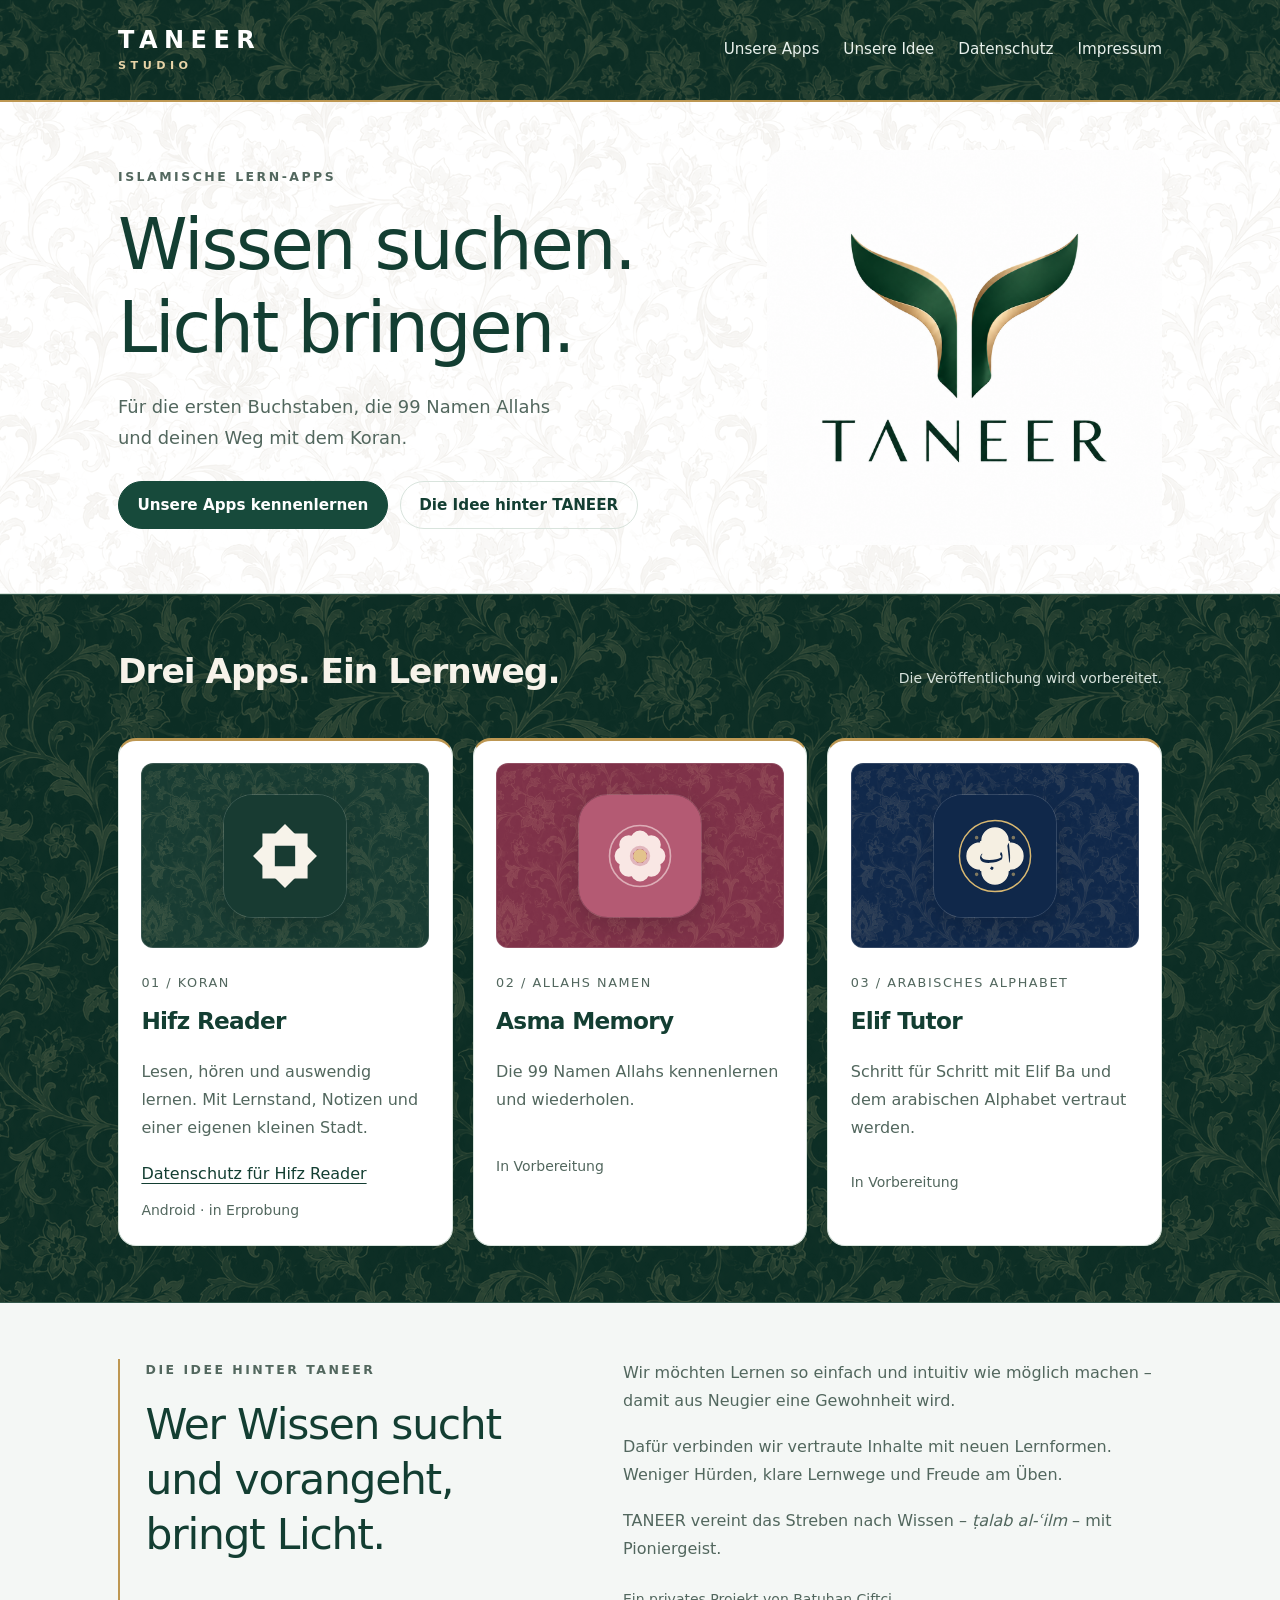
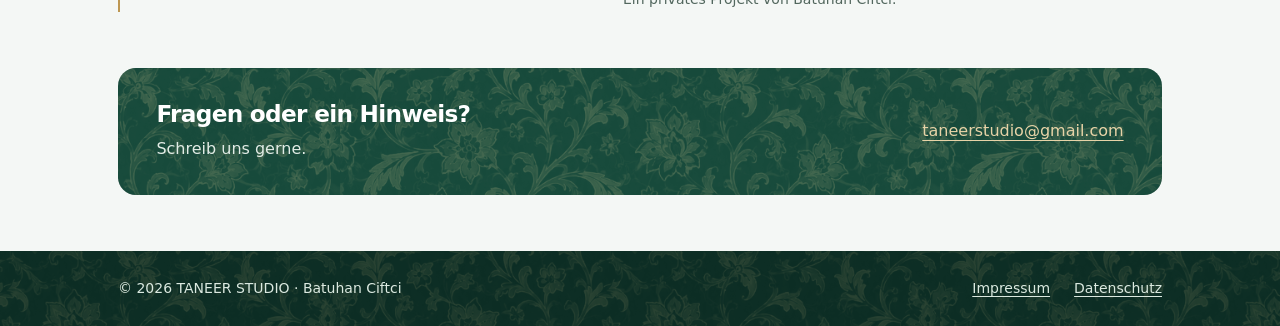
==== commit bf3894ed: "Remove duplicate logo captions and Arabic brand aside" ====
--- a/index.html
+++ b/index.html
@@ -1,12 +1,12 @@
 <!doctype html>
 <html lang="de"><head><meta charset="utf-8"><meta name="viewport" content="width=device-width,initial-scale=1"><meta name="description" content="Wissen suchen, Licht bringen. TANEER STUDIO entwickelt Hifz Reader, Asma Memory und Elif Tutor: islamische Lern-Apps aus einem privaten Projekt."><meta name="referrer" content="strict-origin-when-cross-origin"><title>TANEER STUDIO · Wissen suchen, Licht bringen</title><link rel="icon" href="assets/favicon.svg" type="image/svg+xml"><link rel="stylesheet" href="assets/style.css"></head>
 <body><a class="skip" href="#inhalt">Zum Inhalt</a><header class="site-header"><div class="wrap header-inner"><a class="wordmark" href="./" aria-label="TANEER STUDIO – Startseite">TANEER<small>STUDIO</small></a><nav class="site-nav" aria-label="Hauptnavigation"><a href="#apps">Unsere Apps</a><a href="#idee">Unsere Idee</a><a href="datenschutz/">Datenschutz</a><a href="impressum/">Impressum</a></nav></div></header>
-<main id="inhalt"><section class="hero"><div class="wrap hero-grid"><div class="hero-copy"><p class="eyebrow">Islamische Lern-Apps</p><h1>Wissen suchen.<br>Licht bringen.</h1><p>Für die ersten Buchstaben, die 99 Namen Allahs und deinen Weg mit dem Koran.</p><div class="hero-actions"><a class="button" href="#apps">Unsere Apps kennenlernen</a><a class="button secondary" href="#idee">Die Idee hinter TANEER</a></div></div><div class="brand-signature"><img class="hero-logo" src="assets/taneer-logo.png" alt="TANEER – grünes Flügel-Logo mit goldenen Akzenten" width="1254" height="1254"><p class="brand-tagline">Wissen suchen, Licht bringen</p><p class="brand-arabic"><span lang="ar" dir="rtl">تُنِير</span><span class="brand-meaning">Tunīr · erhellen</span></p></div></div></section>
+<main id="inhalt"><section class="hero"><div class="wrap hero-grid"><div class="hero-copy"><p class="eyebrow">Islamische Lern-Apps</p><h1>Wissen suchen.<br>Licht bringen.</h1><p>Für die ersten Buchstaben, die 99 Namen Allahs und deinen Weg mit dem Koran.</p><div class="hero-actions"><a class="button" href="#apps">Unsere Apps kennenlernen</a><a class="button secondary" href="#idee">Die Idee hinter TANEER</a></div></div><div class="brand-signature"><img class="hero-logo" src="assets/taneer-logo.png" alt="TANEER – grünes Flügel-Logo mit goldenen Akzenten" width="1254" height="1254"></div></div></section>
 <section class="apps-surface" id="apps"><div class="wrap section"><div class="section-heading"><h2>Drei Apps. Ein Lernweg.</h2><p class="small">Die Veröffentlichung wird vorbereitet.</p></div><div class="cards">
 <article class="app-card"><div class="app-visual hifz-visual"><img class="app-icon" src="assets/hifz-reader-icon.svg" alt="App-Icon von Hifz Reader: cremefarbener achtzackiger Stern auf Grün" width="108" height="108" loading="lazy" decoding="async"></div><span class="app-number">01 / KORAN</span><h3>Hifz Reader</h3><p>Lesen, hören und auswendig lernen. Mit Lernstand, Notizen und einer eigenen kleinen Stadt.</p><a href="datenschutz/hifz-reader/">Datenschutz für Hifz Reader</a><p class="small">Android · in Erprobung</p></article>
 <article class="app-card"><div class="app-visual asma-visual"><img class="app-icon" src="assets/asma-memory-icon.svg" alt="App-Icon von Asma Memory: helle Blütenrosette mit goldenem Mittelpunkt auf Rosé" width="108" height="108" loading="lazy" decoding="async"></div><span class="app-number">02 / ALLAHS NAMEN</span><h3>Asma Memory</h3><p>Die 99 Namen Allahs kennenlernen und wiederholen.</p><p class="small">In Vorbereitung</p></article>
 <article class="app-card"><div class="app-visual elif-visual"><img class="app-icon" src="assets/elif-tutor-icon.svg" alt="App-Icon von Elif Tutor: arabische Buchstaben in einer cremefarbenen Rosette auf Blau" width="108" height="108" loading="lazy" decoding="async"></div><span class="app-number">03 / ARABISCHES ALPHABET</span><h3>Elif Tutor</h3><p>Schritt für Schritt mit Elif Ba und dem arabischen Alphabet vertraut werden.</p><p class="small">In Vorbereitung</p></article>
 </div></div></section>
-<section class="wrap section brand-story" id="idee" aria-labelledby="idee-titel"><div class="story-motto"><p class="eyebrow">Die Idee hinter TANEER</p><h2 id="idee-titel">Wer Wissen sucht<br>und vorangeht,<br>bringt Licht.</h2></div><div class="story-copy"><p>Wir möchten Lernen so einfach und intuitiv wie möglich machen – damit aus Neugier eine Gewohnheit wird.</p><p>Dafür verbinden wir vertraute Inhalte mit neuen Lernformen. Weniger Hürden, klare Lernwege und Freude am Üben.</p><p>TANEER vereint das Streben nach Wissen – <em>ṭalab al-ʿilm</em> – mit Pioniergeist. Der Anklang an <span lang="ar" dir="rtl">تُنِير</span> (<em>tunīr</em>) steht für uns für das Erhellen: Wissen entdecken und weitergeben.</p><p class="story-signoff">Ein privates Projekt von Batuhan Ciftci.</p></div></section>
+<section class="wrap section brand-story" id="idee" aria-labelledby="idee-titel"><div class="story-motto"><p class="eyebrow">Die Idee hinter TANEER</p><h2 id="idee-titel">Wer Wissen sucht<br>und vorangeht,<br>bringt Licht.</h2></div><div class="story-copy"><p>Wir möchten Lernen so einfach und intuitiv wie möglich machen – damit aus Neugier eine Gewohnheit wird.</p><p>Dafür verbinden wir vertraute Inhalte mit neuen Lernformen. Weniger Hürden, klare Lernwege und Freude am Üben.</p><p>TANEER vereint das Streben nach Wissen – <em>ṭalab al-ʿilm</em> – mit Pioniergeist.</p><p class="story-signoff">Ein privates Projekt von Batuhan Ciftci.</p></div></section>
 <section class="wrap" aria-label="Kontakt"><div class="contact-strip"><div><h2>Fragen oder ein Hinweis?</h2><p>Schreib uns gerne.</p></div><a href="mailto:taneerstudio@gmail.com">taneerstudio@gmail.com</a></div></section></main>
 <footer class="site-footer"><div class="wrap footer-inner"><p>© 2026 TANEER STUDIO · Batuhan Ciftci</p><nav aria-label="Rechtliches"><a href="impressum/">Impressum</a><a href="datenschutz/">Datenschutz</a></nav></div></footer></body></html>
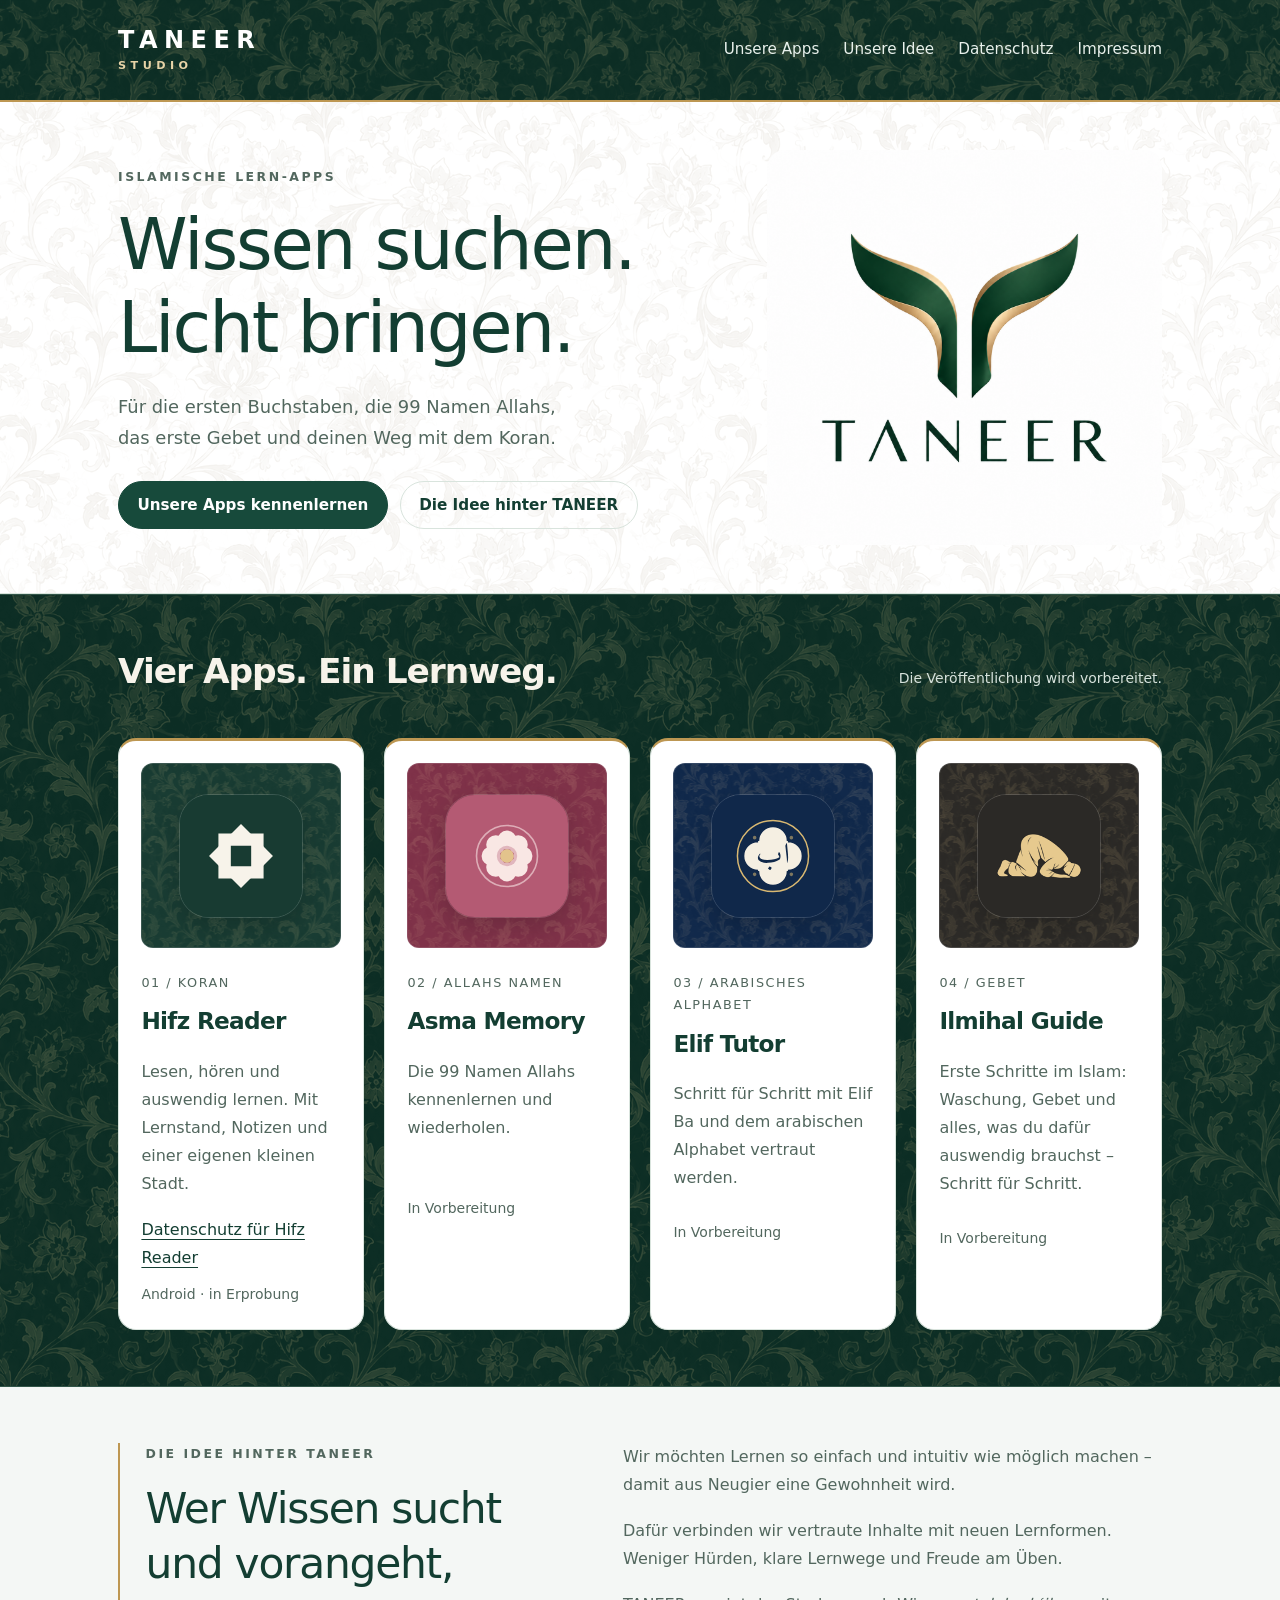
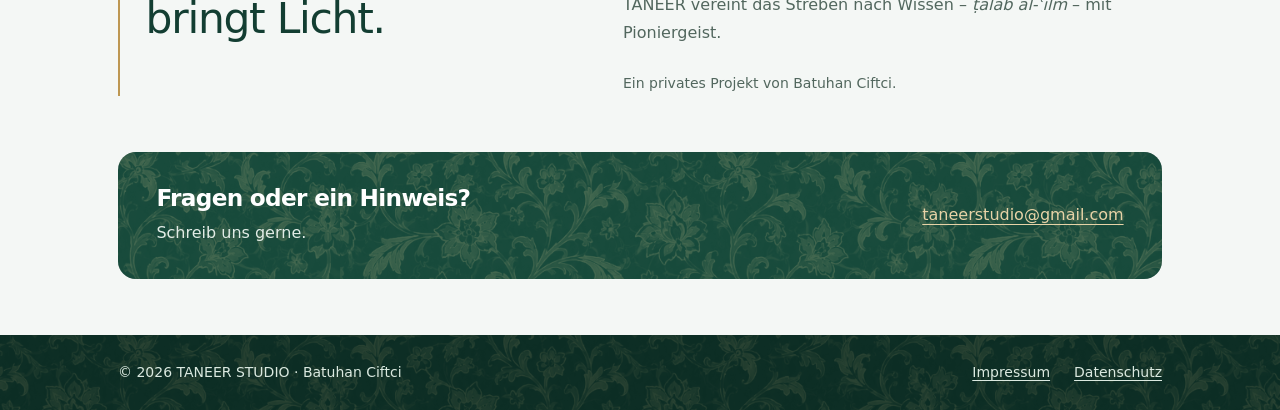
==== commit 372c0aa1: "Add Ilmihal Guide as the fourth app (in preparation) and its privacy policy Fourth tile in the same " ====
--- a/index.html
+++ b/index.html
@@ -1,11 +1,12 @@
 <!doctype html>
-<html lang="de"><head><meta charset="utf-8"><meta name="viewport" content="width=device-width,initial-scale=1"><meta name="description" content="Wissen suchen, Licht bringen. TANEER STUDIO entwickelt Hifz Reader, Asma Memory und Elif Tutor: islamische Lern-Apps aus einem privaten Projekt."><meta name="referrer" content="strict-origin-when-cross-origin"><title>TANEER STUDIO · Wissen suchen, Licht bringen</title><link rel="icon" href="assets/favicon.svg" type="image/svg+xml"><link rel="stylesheet" href="assets/style.css"></head>
+<html lang="de"><head><meta charset="utf-8"><meta name="viewport" content="width=device-width,initial-scale=1"><meta name="description" content="Wissen suchen, Licht bringen. TANEER STUDIO entwickelt Hifz Reader, Asma Memory, Elif Tutor und Ilmihal Guide: islamische Lern-Apps aus einem privaten Projekt."><meta name="referrer" content="strict-origin-when-cross-origin"><title>TANEER STUDIO · Wissen suchen, Licht bringen</title><link rel="icon" href="assets/favicon.svg" type="image/svg+xml"><link rel="stylesheet" href="assets/style.css"></head>
 <body><a class="skip" href="#inhalt">Zum Inhalt</a><header class="site-header"><div class="wrap header-inner"><a class="wordmark" href="./" aria-label="TANEER STUDIO – Startseite">TANEER<small>STUDIO</small></a><nav class="site-nav" aria-label="Hauptnavigation"><a href="#apps">Unsere Apps</a><a href="#idee">Unsere Idee</a><a href="datenschutz/">Datenschutz</a><a href="impressum/">Impressum</a></nav></div></header>
-<main id="inhalt"><section class="hero"><div class="wrap hero-grid"><div class="hero-copy"><p class="eyebrow">Islamische Lern-Apps</p><h1>Wissen suchen.<br>Licht bringen.</h1><p>Für die ersten Buchstaben, die 99 Namen Allahs und deinen Weg mit dem Koran.</p><div class="hero-actions"><a class="button" href="#apps">Unsere Apps kennenlernen</a><a class="button secondary" href="#idee">Die Idee hinter TANEER</a></div></div><div class="brand-signature"><img class="hero-logo" src="assets/taneer-logo.png" alt="TANEER – grünes Flügel-Logo mit goldenen Akzenten" width="1254" height="1254"></div></div></section>
-<section class="apps-surface" id="apps"><div class="wrap section"><div class="section-heading"><h2>Drei Apps. Ein Lernweg.</h2><p class="small">Die Veröffentlichung wird vorbereitet.</p></div><div class="cards">
+<main id="inhalt"><section class="hero"><div class="wrap hero-grid"><div class="hero-copy"><p class="eyebrow">Islamische Lern-Apps</p><h1>Wissen suchen.<br>Licht bringen.</h1><p>Für die ersten Buchstaben, die 99 Namen Allahs, das erste Gebet und deinen Weg mit dem Koran.</p><div class="hero-actions"><a class="button" href="#apps">Unsere Apps kennenlernen</a><a class="button secondary" href="#idee">Die Idee hinter TANEER</a></div></div><div class="brand-signature"><img class="hero-logo" src="assets/taneer-logo.png" alt="TANEER – grünes Flügel-Logo mit goldenen Akzenten" width="1254" height="1254"></div></div></section>
+<section class="apps-surface" id="apps"><div class="wrap section"><div class="section-heading"><h2>Vier Apps. Ein Lernweg.</h2><p class="small">Die Veröffentlichung wird vorbereitet.</p></div><div class="cards">
 <article class="app-card"><div class="app-visual hifz-visual"><img class="app-icon" src="assets/hifz-reader-icon.svg" alt="App-Icon von Hifz Reader: cremefarbener achtzackiger Stern auf Grün" width="108" height="108" loading="lazy" decoding="async"></div><span class="app-number">01 / KORAN</span><h3>Hifz Reader</h3><p>Lesen, hören und auswendig lernen. Mit Lernstand, Notizen und einer eigenen kleinen Stadt.</p><a href="datenschutz/hifz-reader/">Datenschutz für Hifz Reader</a><p class="small">Android · in Erprobung</p></article>
 <article class="app-card"><div class="app-visual asma-visual"><img class="app-icon" src="assets/asma-memory-icon.svg" alt="App-Icon von Asma Memory: helle Blütenrosette mit goldenem Mittelpunkt auf Rosé" width="108" height="108" loading="lazy" decoding="async"></div><span class="app-number">02 / ALLAHS NAMEN</span><h3>Asma Memory</h3><p>Die 99 Namen Allahs kennenlernen und wiederholen.</p><p class="small">In Vorbereitung</p></article>
 <article class="app-card"><div class="app-visual elif-visual"><img class="app-icon" src="assets/elif-tutor-icon.svg" alt="App-Icon von Elif Tutor: arabische Buchstaben in einer cremefarbenen Rosette auf Blau" width="108" height="108" loading="lazy" decoding="async"></div><span class="app-number">03 / ARABISCHES ALPHABET</span><h3>Elif Tutor</h3><p>Schritt für Schritt mit Elif Ba und dem arabischen Alphabet vertraut werden.</p><p class="small">In Vorbereitung</p></article>
+<article class="app-card"><div class="app-visual ilmihal-visual"><img class="app-icon" src="assets/ilmihal-guide-icon.png" alt="App-Icon von Ilmihal Guide: champagnerfarbene Figur in der Niederwerfung auf Anthrazit" width="108" height="108" loading="lazy" decoding="async"></div><span class="app-number">04 / GEBET</span><h3>Ilmihal Guide</h3><p>Erste Schritte im Islam: Waschung, Gebet und alles, was du dafür auswendig brauchst – Schritt für Schritt.</p><p class="small">In Vorbereitung</p></article>
 </div></div></section>
 <section class="wrap section brand-story" id="idee" aria-labelledby="idee-titel"><div class="story-motto"><p class="eyebrow">Die Idee hinter TANEER</p><h2 id="idee-titel">Wer Wissen sucht<br>und vorangeht,<br>bringt Licht.</h2></div><div class="story-copy"><p>Wir möchten Lernen so einfach und intuitiv wie möglich machen – damit aus Neugier eine Gewohnheit wird.</p><p>Dafür verbinden wir vertraute Inhalte mit neuen Lernformen. Weniger Hürden, klare Lernwege und Freude am Üben.</p><p>TANEER vereint das Streben nach Wissen – <em>ṭalab al-ʿilm</em> – mit Pioniergeist.</p><p class="story-signoff">Ein privates Projekt von Batuhan Ciftci.</p></div></section>
 <section class="wrap" aria-label="Kontakt"><div class="contact-strip"><div><h2>Fragen oder ein Hinweis?</h2><p>Schreib uns gerne.</p></div><a href="mailto:taneerstudio@gmail.com">taneerstudio@gmail.com</a></div></section></main>
--- a/assets/style.css
+++ b/assets/style.css
@@ -1,6 +1,6 @@
 :root{color-scheme:light;--ink:#133e32;--deep:#0c2d24;--green:#174a3b;--gold:#bd9752;--gold-light:#e7d3a7;--paper:#fff;--wash:#f4f7f5;--muted:#52675e;--line:#d9e4dd;--radius:18px;--width:1140px}
 *{box-sizing:border-box}html{scroll-behavior:smooth;scroll-padding-top:2rem}body{margin:0;background:var(--wash);color:var(--ink);font:1rem/1.75 system-ui,-apple-system,BlinkMacSystemFont,"Segoe UI",sans-serif}a{color:inherit;text-underline-offset:.22em}a:hover{color:#866423}a:focus-visible,summary:focus-visible{outline:3px solid var(--gold);outline-offset:5px;border-radius:4px}img{display:block;max-width:100%;height:auto}h1,h2,h3,p{margin-top:0}h1,h2,h3{line-height:1.18;letter-spacing:-.03em}h1{font-weight:500;font-size:clamp(2.3rem,5.6vw,4.4rem);margin-bottom:1.3rem}h2{font-size:clamp(1.55rem,3vw,2.15rem);font-weight:550}h3{font-size:1.16rem;font-weight:650}p{margin-bottom:1.15rem}ul{padding-left:1.4rem}li{margin:.35rem 0}address{font-style:normal}button,a{touch-action:manipulation}
-.wrap{max-width:var(--width);margin:auto;padding-inline:clamp(1.25rem,4vw,3rem)}.skip{position:absolute;top:-100px;left:1rem;background:white;padding:.65rem;z-index:10}.skip:focus{top:1rem}.site-header{background:var(--deep);color:white;border-bottom:2px solid var(--gold)}.header-inner{min-height:100px;display:flex;align-items:center;justify-content:space-between;gap:2rem}.wordmark{text-decoration:none;display:flex;flex-direction:column;line-height:1.1;letter-spacing:.27em;font-weight:600;font-size:1.5rem;color:white}.wordmark small{letter-spacing:.4em;color:var(--gold-light);font-size:.7rem;margin-top:.4rem}.site-nav{display:flex;flex-wrap:wrap;gap:1.5rem;font-size:.95rem}.site-nav a{padding:.4rem 0;color:#e9f1ec;text-decoration:none;border-bottom:1px solid transparent}.site-nav a:hover,.site-nav a[aria-current=page]{color:var(--gold-light);border-color:var(--gold)}.eyebrow{font-size:.78rem;text-transform:uppercase;letter-spacing:.2em;color:var(--muted);font-weight:600;margin-bottom:1rem}.hero{background:white;border-bottom:1px solid var(--line)}.hero-grid{display:grid;grid-template-columns:1.15fr 1fr;gap:3rem;align-items:center;min-height:490px;padding-block:3rem}.hero-copy{max-width:560px}.hero-copy>p:not(.eyebrow){max-width:440px;font-size:1.12rem;color:var(--muted)}.hero-logo{width:100%;max-width:395px;justify-self:end}.hero-actions{display:flex;flex-wrap:wrap;gap:.75rem;margin-top:1.75rem}.button{display:inline-flex;align-items:center;justify-content:center;min-height:48px;padding:.7rem 1.15rem;border:1px solid var(--green);border-radius:999px;text-decoration:none;line-height:1.4;font-weight:550;font-size:.95rem;background:var(--green);color:white}.button:hover{background:var(--deep);color:white}.button.secondary{background:transparent;color:var(--ink);border-color:var(--line)}.button.secondary:hover{border-color:var(--gold);color:var(--ink)}.section{padding-block:3.5rem}.section-heading{display:flex;align-items:baseline;justify-content:space-between;gap:2rem;margin-bottom:1.8rem}.section-heading h2{margin-bottom:0}.small{font-size:.875rem;color:var(--muted)}.cards{display:grid;grid-template-columns:repeat(3,1fr);gap:1.25rem}.app-card{background:white;border:1px solid var(--line);border-top:3px solid var(--gold);border-radius:var(--radius);padding:1.75rem;display:flex;flex-direction:column;align-items:start}.app-number{font-size:.8rem;letter-spacing:.12em;color:var(--muted);margin-bottom:1.3rem}.app-card h3{font-size:1.45rem}.app-card p{color:var(--muted);flex:1}.app-card .small{margin-top:.6rem;margin-bottom:0}.link-row{display:flex;flex-wrap:wrap;gap:1.5rem}.link-row a{font-weight:550}.contact-strip{background:var(--green);color:white;border-radius:var(--radius);padding:2rem 2.4rem;display:flex;justify-content:space-between;align-items:center;gap:1.5rem;margin-bottom:3.5rem}.contact-strip p{color:#e2ece6;margin-bottom:0}.contact-strip h2{margin-bottom:.45rem;font-size:1.45rem}.contact-strip a{color:var(--gold-light);overflow-wrap:anywhere}.site-footer{background:var(--deep);color:#dbe9e0;padding-block:1.6rem}.footer-inner{display:flex;justify-content:space-between;align-items:center;gap:1.5rem;flex-wrap:wrap;font-size:.875rem}.footer-inner p{margin:0}.footer-inner nav{display:flex;gap:1.5rem}.site-footer a{color:#dbe9e0}.page-head{padding-block:3.3rem 2.2rem;background:white;border-bottom:1px solid var(--line)}.page-head h1{font-size:clamp(2.2rem,5vw,3.5rem);margin-bottom:.8rem}.page-head p:last-child{margin-bottom:0;color:var(--muted);max-width:720px}.legal-layout{display:grid;grid-template-columns:240px minmax(0,1fr);gap:3rem;padding-block:3rem 4rem}.contents{align-self:start;position:sticky;top:2rem;border-left:2px solid var(--gold);padding-left:1.25rem}.contents p{font-size:.75rem;font-weight:650;letter-spacing:.12em;text-transform:uppercase}.contents a{display:block;text-decoration:none;padding:.4rem 0;font-size:.9rem;color:var(--muted)}.contents a:hover{color:var(--ink)}.legal-article{background:white;border:1px solid var(--line);border-radius:var(--radius);padding:clamp(1.4rem,4vw,3rem);min-width:0}.legal-article section+section{margin-top:2.5rem;padding-top:2.1rem;border-top:1px solid var(--line)}.legal-article h2{font-size:1.45rem;margin-bottom:1rem}.legal-article h3{margin-top:1.7rem}.legal-article a{overflow-wrap:anywhere}.legal-article p:last-child{margin-bottom:0}.notice{border-left:3px solid var(--gold);padding:.8rem 1.15rem;background:var(--wash);border-radius:0 10px 10px 0;margin-block:1.5rem}.definition-list{margin:0}.definition-list dt{font-weight:650;margin-top:1.2rem}.definition-list dd{margin:.35rem 0 0;color:var(--muted)}.provider-list{display:grid;gap:1rem}.provider{border:1px solid var(--line);border-radius:12px;padding:1rem 1.2rem}.provider h3{margin-top:0;margin-bottom:.5rem}.provider p{margin-bottom:.5rem}.imprint-layout{max-width:850px;padding-block:3rem 4rem}.imprint-card{display:grid;grid-template-columns:1fr 1fr;gap:2rem;background:white;border:1px solid var(--line);border-top:3px solid var(--gold);border-radius:var(--radius);padding:2.4rem}.imprint-card h2{font-size:1.1rem}.imprint-card a{overflow-wrap:anywhere}.imprint-note{margin-top:1.5rem;color:var(--muted)}.privacy-choices{max-width:850px;padding-block:3rem}.privacy-card{background:white;border:1px solid var(--line);border-top:3px solid var(--gold);border-radius:var(--radius);padding:1.8rem;margin-bottom:1.2rem}.privacy-card h2{font-size:1.5rem}.privacy-card p{color:var(--muted)}
+.wrap{max-width:var(--width);margin:auto;padding-inline:clamp(1.25rem,4vw,3rem)}.skip{position:absolute;top:-100px;left:1rem;background:white;padding:.65rem;z-index:10}.skip:focus{top:1rem}.site-header{background:var(--deep);color:white;border-bottom:2px solid var(--gold)}.header-inner{min-height:100px;display:flex;align-items:center;justify-content:space-between;gap:2rem}.wordmark{text-decoration:none;display:flex;flex-direction:column;line-height:1.1;letter-spacing:.27em;font-weight:600;font-size:1.5rem;color:white}.wordmark small{letter-spacing:.4em;color:var(--gold-light);font-size:.7rem;margin-top:.4rem}.site-nav{display:flex;flex-wrap:wrap;gap:1.5rem;font-size:.95rem}.site-nav a{padding:.4rem 0;color:#e9f1ec;text-decoration:none;border-bottom:1px solid transparent}.site-nav a:hover,.site-nav a[aria-current=page]{color:var(--gold-light);border-color:var(--gold)}.eyebrow{font-size:.78rem;text-transform:uppercase;letter-spacing:.2em;color:var(--muted);font-weight:600;margin-bottom:1rem}.hero{background:white;border-bottom:1px solid var(--line)}.hero-grid{display:grid;grid-template-columns:1.15fr 1fr;gap:3rem;align-items:center;min-height:490px;padding-block:3rem}.hero-copy{max-width:560px}.hero-copy>p:not(.eyebrow){max-width:440px;font-size:1.12rem;color:var(--muted)}.hero-logo{width:100%;max-width:395px;justify-self:end}.hero-actions{display:flex;flex-wrap:wrap;gap:.75rem;margin-top:1.75rem}.button{display:inline-flex;align-items:center;justify-content:center;min-height:48px;padding:.7rem 1.15rem;border:1px solid var(--green);border-radius:999px;text-decoration:none;line-height:1.4;font-weight:550;font-size:.95rem;background:var(--green);color:white}.button:hover{background:var(--deep);color:white}.button.secondary{background:transparent;color:var(--ink);border-color:var(--line)}.button.secondary:hover{border-color:var(--gold);color:var(--ink)}.section{padding-block:3.5rem}.section-heading{display:flex;align-items:baseline;justify-content:space-between;gap:2rem;margin-bottom:1.8rem}.section-heading h2{margin-bottom:0}.small{font-size:.875rem;color:var(--muted)}.cards{display:grid;grid-template-columns:repeat(4,1fr);gap:1.25rem}.app-card{background:white;border:1px solid var(--line);border-top:3px solid var(--gold);border-radius:var(--radius);padding:1.75rem;display:flex;flex-direction:column;align-items:start}.app-number{font-size:.8rem;letter-spacing:.12em;color:var(--muted);margin-bottom:1.3rem}.app-card h3{font-size:1.45rem}.app-card p{color:var(--muted);flex:1}.app-card .small{margin-top:.6rem;margin-bottom:0}.link-row{display:flex;flex-wrap:wrap;gap:1.5rem}.link-row a{font-weight:550}.contact-strip{background:var(--green);color:white;border-radius:var(--radius);padding:2rem 2.4rem;display:flex;justify-content:space-between;align-items:center;gap:1.5rem;margin-bottom:3.5rem}.contact-strip p{color:#e2ece6;margin-bottom:0}.contact-strip h2{margin-bottom:.45rem;font-size:1.45rem}.contact-strip a{color:var(--gold-light);overflow-wrap:anywhere}.site-footer{background:var(--deep);color:#dbe9e0;padding-block:1.6rem}.footer-inner{display:flex;justify-content:space-between;align-items:center;gap:1.5rem;flex-wrap:wrap;font-size:.875rem}.footer-inner p{margin:0}.footer-inner nav{display:flex;gap:1.5rem}.site-footer a{color:#dbe9e0}.page-head{padding-block:3.3rem 2.2rem;background:white;border-bottom:1px solid var(--line)}.page-head h1{font-size:clamp(2.2rem,5vw,3.5rem);margin-bottom:.8rem}.page-head p:last-child{margin-bottom:0;color:var(--muted);max-width:720px}.legal-layout{display:grid;grid-template-columns:240px minmax(0,1fr);gap:3rem;padding-block:3rem 4rem}.contents{align-self:start;position:sticky;top:2rem;border-left:2px solid var(--gold);padding-left:1.25rem}.contents p{font-size:.75rem;font-weight:650;letter-spacing:.12em;text-transform:uppercase}.contents a{display:block;text-decoration:none;padding:.4rem 0;font-size:.9rem;color:var(--muted)}.contents a:hover{color:var(--ink)}.legal-article{background:white;border:1px solid var(--line);border-radius:var(--radius);padding:clamp(1.4rem,4vw,3rem);min-width:0}.legal-article section+section{margin-top:2.5rem;padding-top:2.1rem;border-top:1px solid var(--line)}.legal-article h2{font-size:1.45rem;margin-bottom:1rem}.legal-article h3{margin-top:1.7rem}.legal-article a{overflow-wrap:anywhere}.legal-article p:last-child{margin-bottom:0}.notice{border-left:3px solid var(--gold);padding:.8rem 1.15rem;background:var(--wash);border-radius:0 10px 10px 0;margin-block:1.5rem}.definition-list{margin:0}.definition-list dt{font-weight:650;margin-top:1.2rem}.definition-list dd{margin:.35rem 0 0;color:var(--muted)}.provider-list{display:grid;gap:1rem}.provider{border:1px solid var(--line);border-radius:12px;padding:1rem 1.2rem}.provider h3{margin-top:0;margin-bottom:.5rem}.provider p{margin-bottom:.5rem}.imprint-layout{max-width:850px;padding-block:3rem 4rem}.imprint-card{display:grid;grid-template-columns:1fr 1fr;gap:2rem;background:white;border:1px solid var(--line);border-top:3px solid var(--gold);border-radius:var(--radius);padding:2.4rem}.imprint-card h2{font-size:1.1rem}.imprint-card a{overflow-wrap:anywhere}.imprint-note{margin-top:1.5rem;color:var(--muted)}.privacy-choices{max-width:850px;padding-block:3rem}.privacy-card{background:white;border:1px solid var(--line);border-top:3px solid var(--gold);border-radius:var(--radius);padding:1.8rem;margin-bottom:1.2rem}.privacy-card h2{font-size:1.5rem}.privacy-card p{color:var(--muted)}
 /* The floral art is the existing shared app artwork, not a new illustration.
    Keep it on its own non-interactive layer; legal reading cards remain plain. */
 .site-header,.site-footer,.contact-strip,.hero,.apps-surface,.app-visual{position:relative;isolation:isolate}
@@ -13,7 +13,7 @@
 .apps-surface .section-heading .small{color:#d6e2dc}
 .app-card{color:var(--ink);padding:1.4rem}
 .app-visual{align-self:stretch;display:grid;place-items:center;min-height:185px;border:1px solid #ffffff25;border-radius:12px;margin-bottom:1.5rem}
-.hifz-visual{background:#183b32}.asma-visual{background:#7e3148}.elif-visual{background:#10284a}
+.hifz-visual{background:#183b32}.asma-visual{background:#7e3148}.elif-visual{background:#10284a}.ilmihal-visual{background:#2b2926}
 .app-visual::before{background-size:360px auto;opacity:.18}
 .app-icon{width:124px;height:124px;border-radius:24%;border:1px solid #ffffff25;box-shadow:0 9px 24px #00000025}
 .app-number{margin-bottom:.8rem}
@@ -31,7 +31,8 @@
 .story-signoff{font-size:.875rem;margin-top:1.5rem;margin-bottom:0}
 @media(max-width:850px){.brand-signature{max-width:310px}.brand-story{grid-template-columns:1fr;gap:1.5rem}.story-copy{max-width:none}}
 @media(max-width:580px){.brand-signature{max-width:270px;justify-self:center;grid-row:1;margin-bottom:1.4rem}.brand-tagline{font-size:.875rem}.brand-arabic{gap:.5rem}.brand-story{padding-top:0}.story-motto{padding-left:1.2rem}}
-@media(max-width:850px){.hero-grid{gap:1rem;min-height:400px}.hero-logo{max-width:310px}.cards{grid-template-columns:1fr}.app-card{padding:1.6rem}.app-visual{min-height:195px}.legal-layout{grid-template-columns:1fr;gap:1.4rem}.contents{position:static}.contents a{display:inline-block;margin-right:1rem}.section-heading{display:block}.section-heading .small{margin-top:.75rem}.contact-strip{align-items:start;flex-direction:column}.header-inner{gap:1rem}.site-nav{gap:1rem}}
+@media(max-width:1000px){.cards{grid-template-columns:repeat(2,1fr)}}
+@media(max-width:850px){.hero-grid{gap:1rem;min-height:400px}.hero-logo{max-width:310px}.cards{grid-template-columns:repeat(2,1fr)}.app-card{padding:1.6rem}.app-visual{min-height:195px}.legal-layout{grid-template-columns:1fr;gap:1.4rem}.contents{position:static}.contents a{display:inline-block;margin-right:1rem}.section-heading{display:block}.section-heading .small{margin-top:.75rem}.contact-strip{align-items:start;flex-direction:column}.header-inner{gap:1rem}.site-nav{gap:1rem}}
 @media(max-width:580px){.header-inner{align-items:start;flex-direction:column;padding-block:1.3rem;gap:1.1rem}.wordmark{font-size:1.3rem}.site-nav{gap:1.1rem;font-size:.875rem}.hero-grid{grid-template-columns:1fr;padding-block:2.2rem;gap:.5rem}.hero-logo{justify-self:center;max-width:270px;grid-row:1}.hero-copy{text-align:left}.hero-copy h1{font-size:2.4rem}.hero-copy>p:not(.eyebrow){font-size:1.05rem}.hero-actions{margin-top:1.2rem}.section{padding-block:2.2rem}.contact-strip{padding:1.6rem;margin-bottom:2.2rem}.imprint-card{grid-template-columns:1fr;padding:1.6rem}.legal-article{padding:1.35rem}.footer-inner{align-items:start;flex-direction:column}.page-head{padding-block:2.4rem 1.8rem}}
-@media(max-width:580px){.apps-surface{margin-bottom:2.2rem}.app-card{padding:1.25rem}.app-visual{min-height:175px}.app-icon{width:112px;height:112px}}
+@media(max-width:580px){.cards{grid-template-columns:1fr}.apps-surface{margin-bottom:2.2rem}.app-card{padding:1.25rem}.app-visual{min-height:175px}.app-icon{width:112px;height:112px}}
 @media(prefers-reduced-motion:reduce){html{scroll-behavior:auto}}@media print{body{background:white;color:black}.site-header,.site-footer,.contents,.hero-actions{display:none}.legal-layout{display:block;padding:0}.legal-article{border:0;padding:0}.page-head{padding:0}.wrap{padding:0;max-width:none}a{color:black}.notice{background:white}.hero::before,.apps-surface::before,.app-visual::before,.contact-strip::before{display:none}.apps-surface{background:white;color:black}.apps-surface .section-heading .small{color:black}}
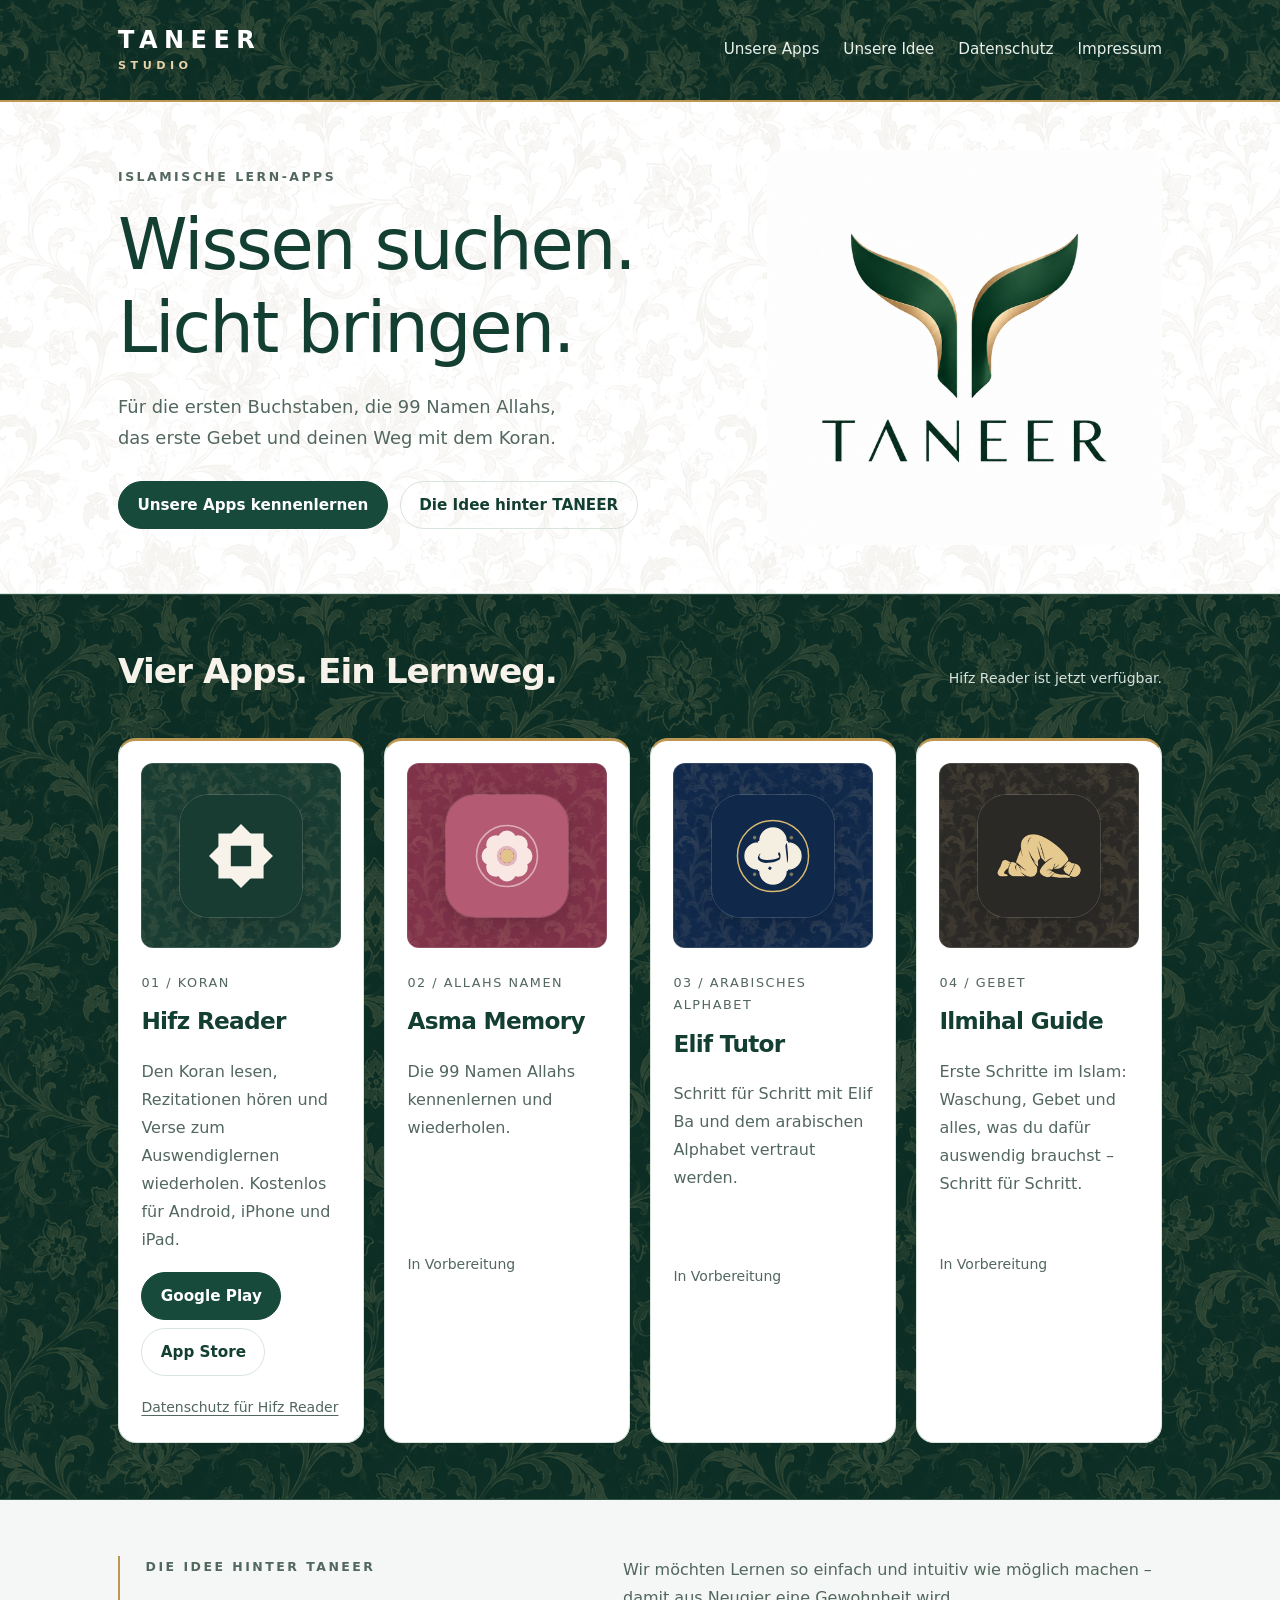
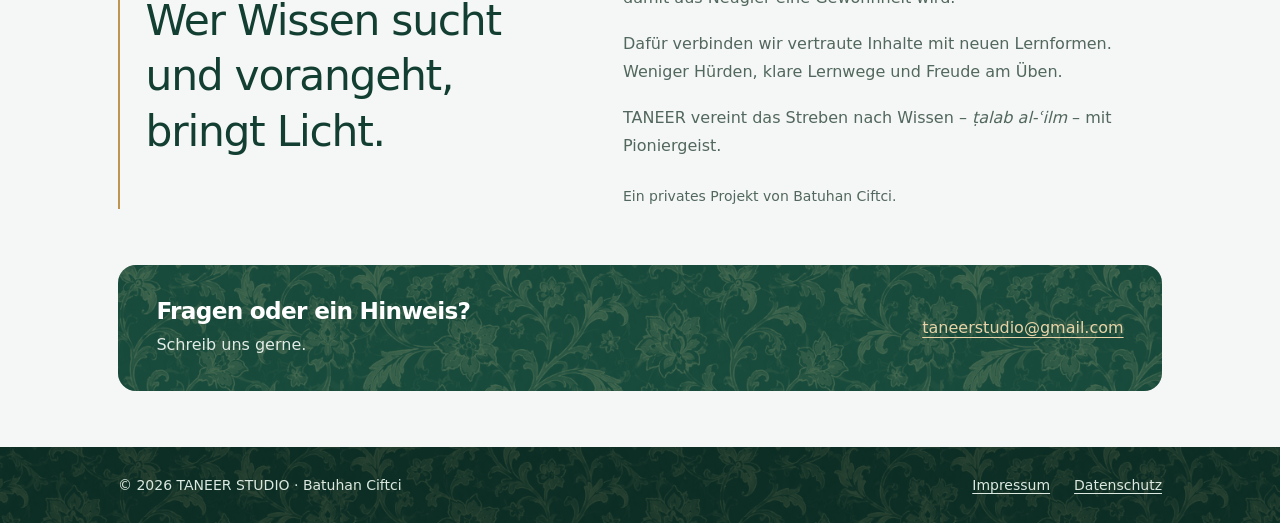
==== commit ede39864: "Add Hifz Reader download links" ====
--- a/index.html
+++ b/index.html
@@ -2,8 +2,18 @@
 <html lang="de"><head><meta charset="utf-8"><meta name="viewport" content="width=device-width,initial-scale=1"><meta name="description" content="Wissen suchen, Licht bringen. TANEER STUDIO entwickelt Hifz Reader, Asma Memory, Elif Tutor und Ilmihal Guide: islamische Lern-Apps aus einem privaten Projekt."><meta name="referrer" content="strict-origin-when-cross-origin"><title>TANEER STUDIO · Wissen suchen, Licht bringen</title><link rel="icon" href="assets/favicon.svg" type="image/svg+xml"><link rel="stylesheet" href="assets/style.css"></head>
 <body><a class="skip" href="#inhalt">Zum Inhalt</a><header class="site-header"><div class="wrap header-inner"><a class="wordmark" href="./" aria-label="TANEER STUDIO – Startseite">TANEER<small>STUDIO</small></a><nav class="site-nav" aria-label="Hauptnavigation"><a href="#apps">Unsere Apps</a><a href="#idee">Unsere Idee</a><a href="datenschutz/">Datenschutz</a><a href="impressum/">Impressum</a></nav></div></header>
 <main id="inhalt"><section class="hero"><div class="wrap hero-grid"><div class="hero-copy"><p class="eyebrow">Islamische Lern-Apps</p><h1>Wissen suchen.<br>Licht bringen.</h1><p>Für die ersten Buchstaben, die 99 Namen Allahs, das erste Gebet und deinen Weg mit dem Koran.</p><div class="hero-actions"><a class="button" href="#apps">Unsere Apps kennenlernen</a><a class="button secondary" href="#idee">Die Idee hinter TANEER</a></div></div><div class="brand-signature"><img class="hero-logo" src="assets/taneer-logo.png" alt="TANEER – grünes Flügel-Logo mit goldenen Akzenten" width="1254" height="1254"></div></div></section>
-<section class="apps-surface" id="apps"><div class="wrap section"><div class="section-heading"><h2>Vier Apps. Ein Lernweg.</h2><p class="small">Die Veröffentlichung wird vorbereitet.</p></div><div class="cards">
-<article class="app-card"><div class="app-visual hifz-visual"><img class="app-icon" src="assets/hifz-reader-icon.svg" alt="App-Icon von Hifz Reader: cremefarbener achtzackiger Stern auf Grün" width="108" height="108" loading="lazy" decoding="async"></div><span class="app-number">01 / KORAN</span><h3>Hifz Reader</h3><p>Lesen, hören und auswendig lernen. Mit Lernstand, Notizen und einer eigenen kleinen Stadt.</p><a href="datenschutz/hifz-reader/">Datenschutz für Hifz Reader</a><p class="small">Android · in Erprobung</p></article>
+<section class="apps-surface" id="apps"><div class="wrap section"><div class="section-heading"><h2>Vier Apps. Ein Lernweg.</h2><p class="small">Hifz Reader ist jetzt verfügbar.</p></div><div class="cards">
+<article class="app-card" id="hifz-reader">
+  <div class="app-visual hifz-visual"><img class="app-icon" src="assets/hifz-reader-icon.svg" alt="App-Icon von Hifz Reader: cremefarbener achtzackiger Stern auf Grün" width="108" height="108" loading="lazy" decoding="async"></div>
+  <span class="app-number">01 / KORAN</span>
+  <h3>Hifz Reader</h3>
+  <p>Den Koran lesen, Rezitationen hören und Verse zum Auswendiglernen wiederholen. Kostenlos für Android, iPhone und iPad.</p>
+  <div class="app-downloads" role="group" aria-label="Hifz Reader herunterladen">
+    <a class="button" href="https://play.google.com/store/apps/details?id=io.github.taneerstudio.hifzreader">Google Play</a>
+    <a class="button secondary" href="https://apps.apple.com/de/app/hifz-reader/id6821699953">App Store</a>
+  </div>
+  <a class="small" href="datenschutz/hifz-reader/">Datenschutz für Hifz Reader</a>
+</article>
 <article class="app-card"><div class="app-visual asma-visual"><img class="app-icon" src="assets/asma-memory-icon.svg" alt="App-Icon von Asma Memory: helle Blütenrosette mit goldenem Mittelpunkt auf Rosé" width="108" height="108" loading="lazy" decoding="async"></div><span class="app-number">02 / ALLAHS NAMEN</span><h3>Asma Memory</h3><p>Die 99 Namen Allahs kennenlernen und wiederholen.</p><p class="small">In Vorbereitung</p></article>
 <article class="app-card"><div class="app-visual elif-visual"><img class="app-icon" src="assets/elif-tutor-icon.svg" alt="App-Icon von Elif Tutor: arabische Buchstaben in einer cremefarbenen Rosette auf Blau" width="108" height="108" loading="lazy" decoding="async"></div><span class="app-number">03 / ARABISCHES ALPHABET</span><h3>Elif Tutor</h3><p>Schritt für Schritt mit Elif Ba und dem arabischen Alphabet vertraut werden.</p><p class="small">In Vorbereitung</p></article>
 <article class="app-card"><div class="app-visual ilmihal-visual"><img class="app-icon" src="assets/ilmihal-guide-icon.png" alt="App-Icon von Ilmihal Guide: champagnerfarbene Figur in der Niederwerfung auf Anthrazit" width="108" height="108" loading="lazy" decoding="async"></div><span class="app-number">04 / GEBET</span><h3>Ilmihal Guide</h3><p>Erste Schritte im Islam: Waschung, Gebet und alles, was du dafür auswendig brauchst – Schritt für Schritt.</p><p class="small">In Vorbereitung</p></article>
--- a/assets/style.css
+++ b/assets/style.css
@@ -11,12 +11,23 @@
 .apps-surface{background:var(--deep);border-block:1px solid #315548;color:#f7f3ea;margin-bottom:3.5rem}
 .apps-surface::before{background-size:720px auto;opacity:.2}
 .apps-surface .section-heading .small{color:#d6e2dc}
+.app-downloads{display:flex;flex-wrap:wrap;gap:.5rem;margin-bottom:.55rem}
 .app-card{color:var(--ink);padding:1.4rem}
 .app-visual{align-self:stretch;display:grid;place-items:center;min-height:185px;border:1px solid #ffffff25;border-radius:12px;margin-bottom:1.5rem}
 .hifz-visual{background:#183b32}.asma-visual{background:#7e3148}.elif-visual{background:#10284a}.ilmihal-visual{background:#2b2926}
 .app-visual::before{background-size:360px auto;opacity:.18}
 .app-icon{width:124px;height:124px;border-radius:24%;border:1px solid #ffffff25;box-shadow:0 9px 24px #00000025}
 .app-number{margin-bottom:.8rem}
+/* Keep the approved white studio/app cards even in Android dark mode.
+   'only light' opts out of browser-generated grey recolouring. Legal reading
+   pages retain their separately approved green dark palette. */
+:root{color-scheme:only light}
+@media screen and (prefers-color-scheme:dark){
+ body.hifz-legal{color-scheme:dark;--ink:#efe8d9;--deep:#0d2721;--green:#16332b;--gold:#d9b871;--gold-light:#e7d3a7;--paper:#12332b;--wash:#0c211c;--muted:#b5c2b7;--line:#38564a;min-height:100vh;background:var(--wash);color:var(--ink)}
+ .hifz-legal .page-head,.hifz-legal .legal-article,.hifz-legal .imprint-card,.hifz-legal .skip{background:var(--paper);color:var(--ink)}
+ .hifz-legal .notice{background:#173b31;color:var(--ink)}
+ .hifz-legal a:hover,.hifz-legal .legal-article a,.hifz-legal address a{color:var(--gold-light)}
+}
 .brand-signature{width:100%;max-width:395px;justify-self:end;text-align:center}
 .brand-signature .hero-logo{width:100%}
 .brand-tagline{font-size:.9rem;letter-spacing:.055em;margin:-.35rem 0 .4rem;color:var(--ink)}
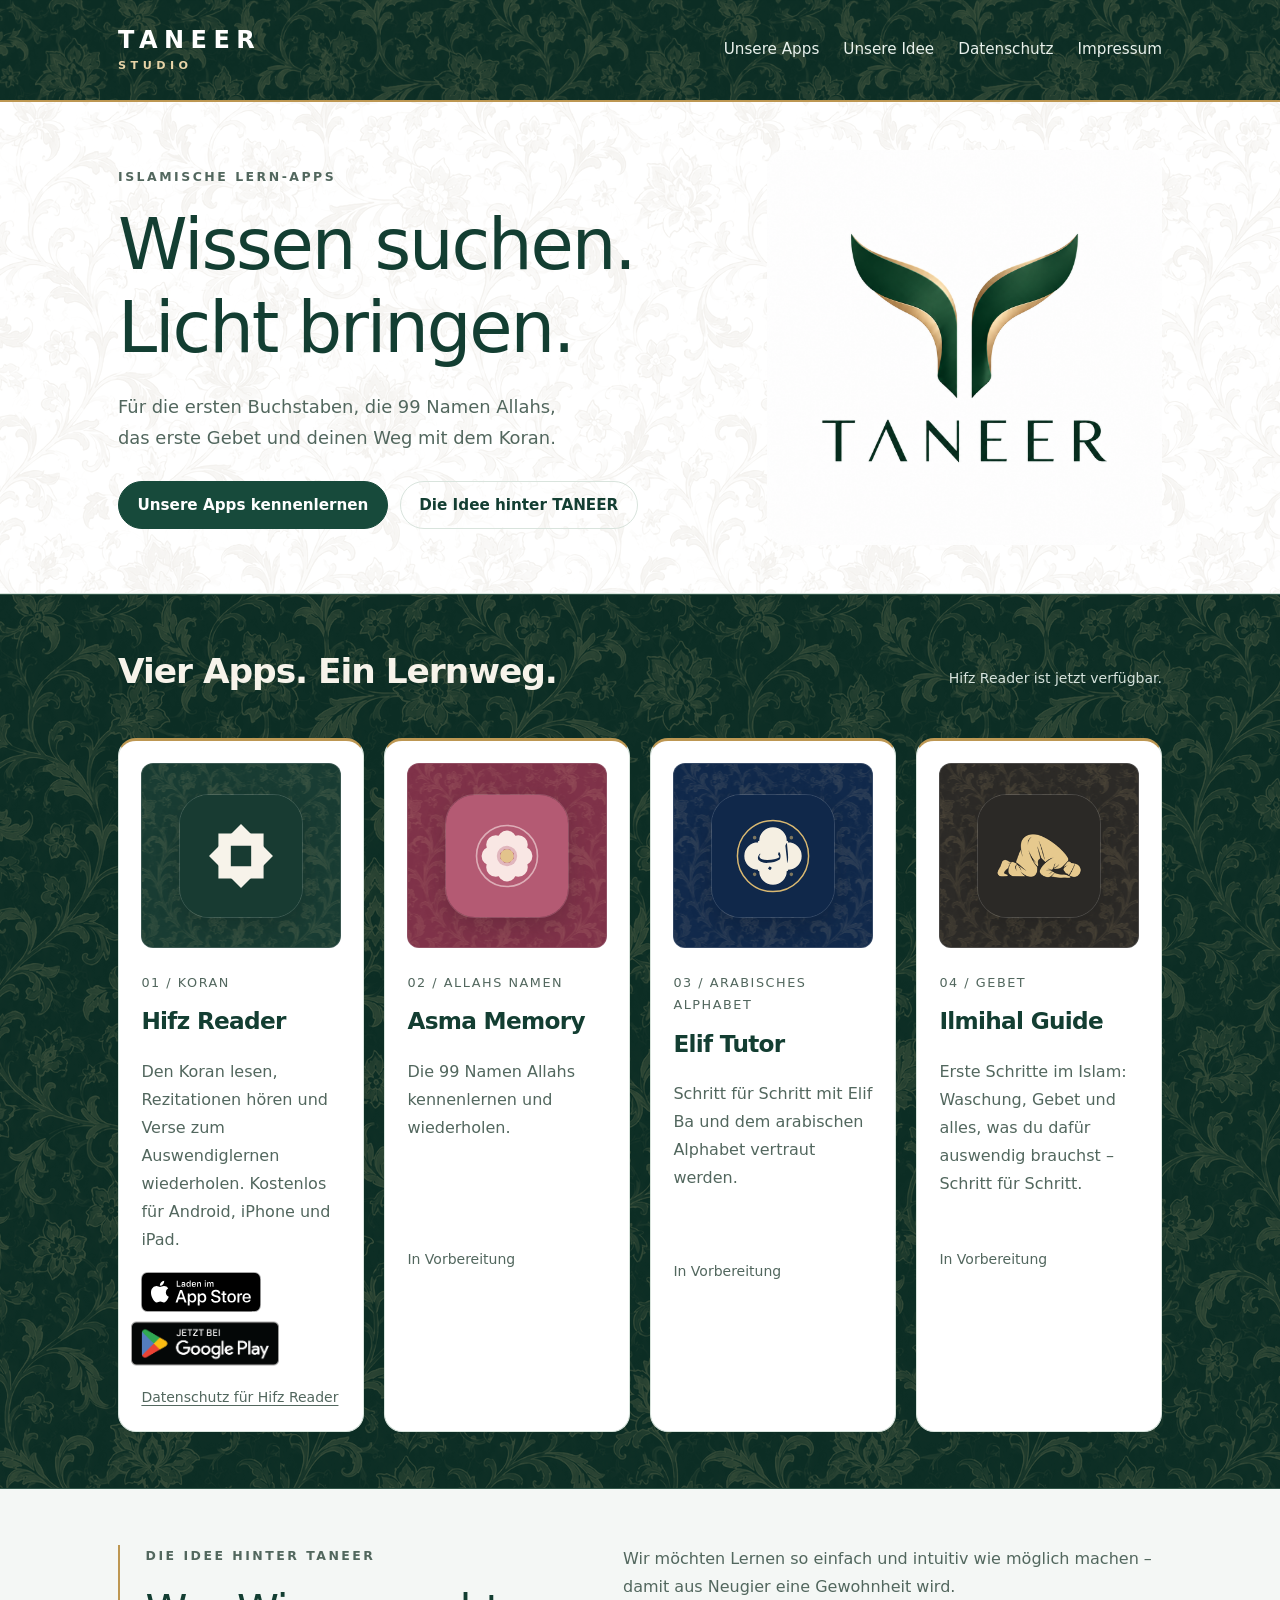
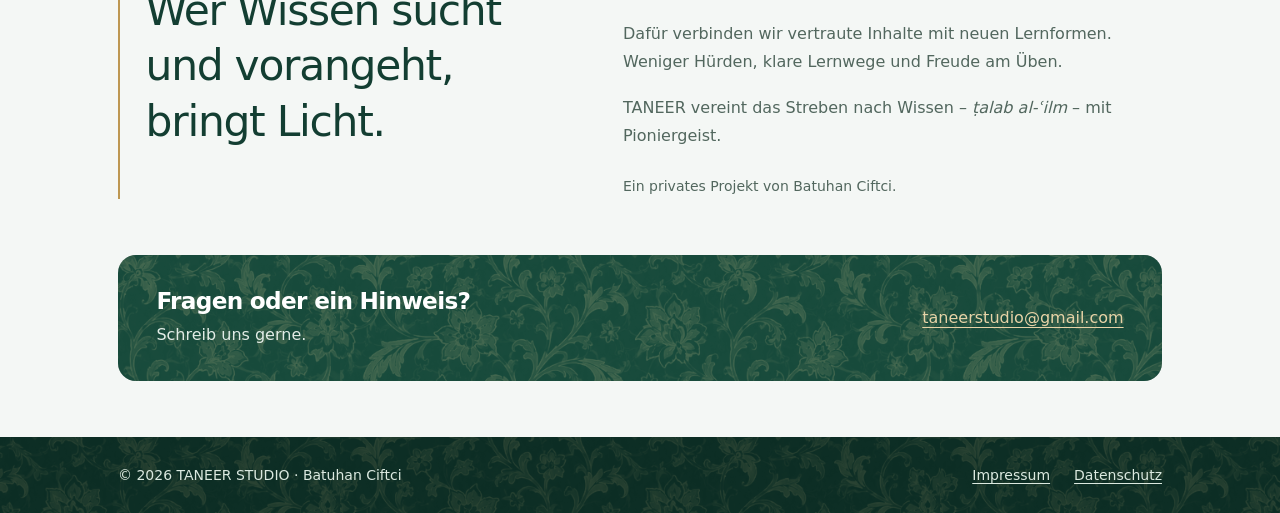
==== commit d26a9859: "Show localized store badges on Hifz Reader card" ====
--- a/index.html
+++ b/index.html
@@ -9,8 +9,8 @@
   <h3>Hifz Reader</h3>
   <p>Den Koran lesen, Rezitationen hören und Verse zum Auswendiglernen wiederholen. Kostenlos für Android, iPhone und iPad.</p>
   <div class="app-downloads" role="group" aria-label="Hifz Reader herunterladen">
-    <a class="button" href="https://play.google.com/store/apps/details?id=io.github.taneerstudio.hifzreader">Google Play</a>
-    <a class="button secondary" href="https://apps.apple.com/de/app/hifz-reader/id6821699953">App Store</a>
+    <a href="https://apps.apple.com/de/app/hifz-reader/id6821699953"><img src="assets/app-store-de.svg" alt="Hifz Reader im App Store laden" width="120" height="40"></a>
+    <a class="play-badge" href="https://play.google.com/store/apps/details?id=io.github.taneerstudio.hifzreader"><img src="assets/google-play-de.png" alt="Hifz Reader bei Google Play herunterladen"></a>
   </div>
   <a class="small" href="datenschutz/hifz-reader/">Datenschutz für Hifz Reader</a>
 </article>
--- a/assets/style.css
+++ b/assets/style.css
@@ -11,7 +11,10 @@
 .apps-surface{background:var(--deep);border-block:1px solid #315548;color:#f7f3ea;margin-bottom:3.5rem}
 .apps-surface::before{background-size:720px auto;opacity:.2}
 .apps-surface .section-heading .small{color:#d6e2dc}
-.app-downloads{display:flex;flex-wrap:wrap;gap:.5rem;margin-bottom:.55rem}
+.app-downloads{display:flex;align-items:flex-start;flex-direction:column;gap:.65rem;margin-bottom:.65rem}
+.app-downloads img{height:40px;width:auto}
+.app-downloads .play-badge{display:inline-flex;align-items:center;height:42px}
+.app-downloads .play-badge img{width:148px;height:auto;max-width:none;margin-inline-start:-10px}
 .app-card{color:var(--ink);padding:1.4rem}
 .app-visual{align-self:stretch;display:grid;place-items:center;min-height:185px;border:1px solid #ffffff25;border-radius:12px;margin-bottom:1.5rem}
 .hifz-visual{background:#183b32}.asma-visual{background:#7e3148}.elif-visual{background:#10284a}.ilmihal-visual{background:#2b2926}
